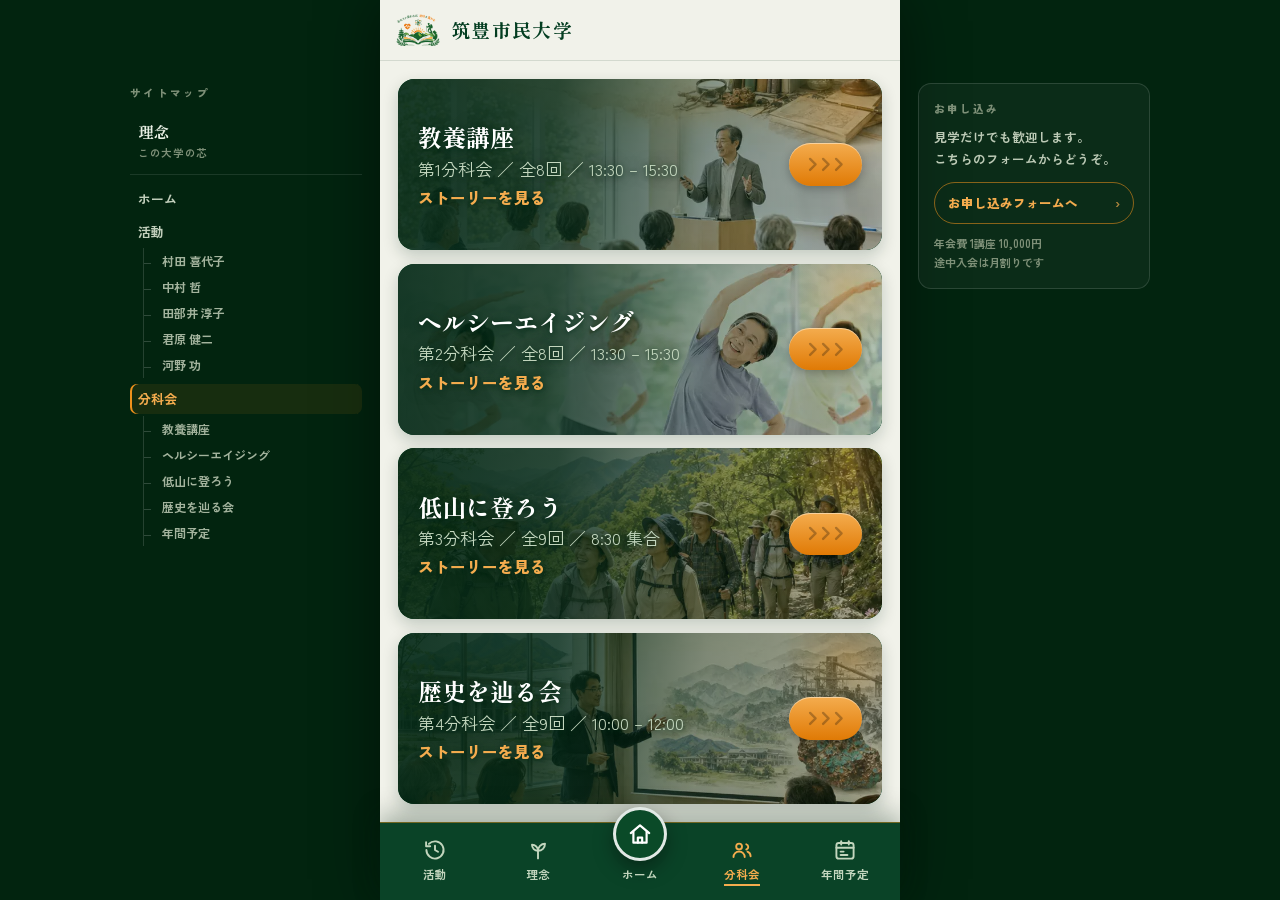
==== bunkakai.html @ 70802ed7 "PC で見たときの、柱の外の両側をつくる 柱は 520px。スマートフォンに合わせた幅なので、PC で開くと左右に地色が 残っていた。そこに二つの帯を置く。幅 940px 以上で、指ではなく矢印で 操" ====
<!DOCTYPE html>
<html lang="ja">
<head>
<meta charset="utf-8">
<meta name="viewport" content="width=device-width, initial-scale=1, viewport-fit=cover">
<title>分科会｜筑豊市民大学</title>
<meta name="description" content="筑豊市民大学の四つの会。教養講座、ヘルシーエイジング、低山に登ろう、歴史を辿る会。見たい会をえらぶと、一年ぶんの日程・内容・講師をストーリーでご覧いただけます。">
<meta name="theme-color" content="#033D20">
<meta name="format-detection" content="telephone=no, date=no, address=no, email=no">
<link rel="canonical" href="https://chikuho-shimin-univ.vercel.app/bunkakai.html">
<meta property="og:type" content="website">
<meta property="og:locale" content="ja_JP">
<meta property="og:site_name" content="筑豊市民大学">
<meta property="og:title" content="分科会｜筑豊市民大学">
<meta property="og:description" content="筑豊市民大学の四つの会。教養講座、ヘルシーエイジング、低山に登ろう、歴史を辿る会。見たい会をえらぶと、一年ぶんの日程・内容・講師をストーリーでご覧いただけます。">
<meta property="og:url" content="https://chikuho-shimin-univ.vercel.app/bunkakai.html">
<!-- X・LINE などに貼ったときの絵。1200x630。中身は真ん中に寄せてあるので、
     正方形に切られる置き場でもロゴが欠けない。透過のままだと黒地で潰れるため、
     紙色を敷いたものを別に用意している（ロゴそのものは透過）。 -->
<meta property="og:image" content="https://chikuho-shimin-univ.vercel.app/og.png">
<meta property="og:image:type" content="image/png">
<meta property="og:image:width" content="1200">
<meta property="og:image:height" content="630">
<meta property="og:image:alt" content="筑豊市民大学のロゴ">
<meta name="twitter:card" content="summary_large_image">
<meta name="twitter:title" content="分科会｜筑豊市民大学">
<meta name="twitter:description" content="筑豊市民大学の四つの会。教養講座、ヘルシーエイジング、低山に登ろう、歴史を辿る会。見たい会をえらぶと、一年ぶんの日程・内容・講師をストーリーでご覧いただけます。">
<meta name="twitter:image" content="https://chikuho-shimin-univ.vercel.app/og.png">
<meta name="twitter:image:alt" content="筑豊市民大学のロゴ">
<!-- ファビコン。データURIで埋め込んではいけない（Googleはクロールできる
     実ファイルのURLしか読まないため、埋め込むと検索結果に出ない）。
     Google は 48 の倍数を薦めているので 48/96/192 を置いてある。 -->
<link rel="icon" href="/favicon.ico" sizes="32x32">
<link rel="icon" type="image/png" sizes="48x48" href="/favicon-48.png">
<link rel="icon" type="image/png" sizes="96x96" href="/favicon-96.png">
<link rel="icon" type="image/png" sizes="192x192" href="/favicon-192.png">
<link rel="apple-touch-icon" href="/apple-touch-icon.png">
<link rel="manifest" href="/site.webmanifest">
<link rel="preconnect" href="https://fonts.googleapis.com">
<link rel="preconnect" href="https://fonts.gstatic.com" crossorigin>
<!-- 書体は Google から取り寄せている。描画待ちに入れると、向こうが遅い回線では
     そのあいだ真っ白になる。media="print" で取り寄せだけ先に始め、届いた時点で
     本文へ適用する。JavaScript が無い環境には noscript の控えを置く。 -->
<link id="webfont" rel="stylesheet" media="print" href="https://fonts.googleapis.com/css2?family=Shippori+Mincho+B1:wght@600;700;800&family=Zen+Kaku+Gothic+New:wght@400;500;700;900&display=swap">
<noscript><link rel="stylesheet" href="https://fonts.googleapis.com/css2?family=Shippori+Mincho+B1:wght@600;700;800&family=Zen+Kaku+Gothic+New:wght@400;500;700;900&display=swap"></noscript>
<link rel="stylesheet" href="css/site.css">
<link rel="stylesheet" href="css/page.css">
<script>
(function () {
  var f = document.getElementById('webfont');
  if (!f) return;
  var on = function () { f.media = 'all'; };
  if (f.sheet) on(); else f.addEventListener('load', on);
})();
</script>
<script src="js/site.js" defer></script>
</head>
<body data-page="bunkakai">
<div class="column">
<a class="skip" href="#main">本文へ移動</a>

<header class="head">
  <a class="head__home" href="index.html" aria-label="ホームへ">
    <img class="head__mark" src="logo-mark.png" alt="" width="44" height="32" decoding="async" fetchpriority="high">
    <span class="head__name">筑豊市民大学</span>
  </a>
</header>

<main class="page" id="main">
  <h1 class="sr">分科会</h1>

  <!-- 前置きは置かない。開いてすぐ、四つのうちどれかを選べる状態にする -->
  <!-- 第1分科会から第4分科会の順。案内文の番号にそろえてある。
       札の地には、ストーリーの1枚目と同じ写真をうっすら敷いて、
       名前を読む前に「どんな会か」が目に入るようにした。

       写真の道筋は先頭のスラッシュを外さないこと。--kai-photo を使うのは
       css/page.css の側で、ブラウザは変数の中の相対パスをその「使った
       スタイルシート」から数える。assets/... と書くと /css/assets/... を
       探しにいって、写真が出ない（実際にそうなった）。 -->
  <nav class="kaiPick" aria-label="四つの会">
    <a class="kaiPick__item" href="kai-kyoyo.html">
      <span class="kaiPick__bg" aria-hidden="true"
            style="--kai-photo:url(/assets/kai/kyoyo-card.webp)"></span>
      <span class="kaiPick__text">
        <span class="kaiPick__name">教養講座</span>
        <span class="kaiPick__when">第1分科会 ／ 全8回 ／ 13:30 – 15:30</span>
        <span class="kaiPick__go">ストーリーを見る</span>
      </span>
      <span class="kaiPick__wave" aria-hidden="true"><svg viewBox="0 0 24 24" aria-hidden="true" focusable="false"><path d="M9 5l7 7-7 7" fill="none" stroke="currentColor" stroke-width="3" stroke-linecap="round" stroke-linejoin="round"/></svg><svg viewBox="0 0 24 24" aria-hidden="true" focusable="false"><path d="M9 5l7 7-7 7" fill="none" stroke="currentColor" stroke-width="3" stroke-linecap="round" stroke-linejoin="round"/></svg><svg viewBox="0 0 24 24" aria-hidden="true" focusable="false"><path d="M9 5l7 7-7 7" fill="none" stroke="currentColor" stroke-width="3" stroke-linecap="round" stroke-linejoin="round"/></svg></span>
    </a>
    <a class="kaiPick__item" href="kai-healthy.html">
      <span class="kaiPick__bg" aria-hidden="true"
            style="--kai-photo:url(/assets/kai/healthy-card.webp)"></span>
      <span class="kaiPick__text">
        <span class="kaiPick__name">ヘルシーエイジング</span>
        <span class="kaiPick__when">第2分科会 ／ 全8回 ／ 13:30 – 15:30</span>
        <span class="kaiPick__go">ストーリーを見る</span>
      </span>
      <span class="kaiPick__wave" aria-hidden="true"><svg viewBox="0 0 24 24" aria-hidden="true" focusable="false"><path d="M9 5l7 7-7 7" fill="none" stroke="currentColor" stroke-width="3" stroke-linecap="round" stroke-linejoin="round"/></svg><svg viewBox="0 0 24 24" aria-hidden="true" focusable="false"><path d="M9 5l7 7-7 7" fill="none" stroke="currentColor" stroke-width="3" stroke-linecap="round" stroke-linejoin="round"/></svg><svg viewBox="0 0 24 24" aria-hidden="true" focusable="false"><path d="M9 5l7 7-7 7" fill="none" stroke="currentColor" stroke-width="3" stroke-linecap="round" stroke-linejoin="round"/></svg></span>
    </a>
    <a class="kaiPick__item" href="kai-teizan.html">
      <span class="kaiPick__bg" aria-hidden="true"
            style="--kai-photo:url(/assets/kai/teizan-card.webp)"></span>
      <span class="kaiPick__text">
        <span class="kaiPick__name">低山に登ろう</span>
        <span class="kaiPick__when">第3分科会 ／ 全9回 ／ 8:30 集合</span>
        <span class="kaiPick__go">ストーリーを見る</span>
      </span>
      <span class="kaiPick__wave" aria-hidden="true"><svg viewBox="0 0 24 24" aria-hidden="true" focusable="false"><path d="M9 5l7 7-7 7" fill="none" stroke="currentColor" stroke-width="3" stroke-linecap="round" stroke-linejoin="round"/></svg><svg viewBox="0 0 24 24" aria-hidden="true" focusable="false"><path d="M9 5l7 7-7 7" fill="none" stroke="currentColor" stroke-width="3" stroke-linecap="round" stroke-linejoin="round"/></svg><svg viewBox="0 0 24 24" aria-hidden="true" focusable="false"><path d="M9 5l7 7-7 7" fill="none" stroke="currentColor" stroke-width="3" stroke-linecap="round" stroke-linejoin="round"/></svg></span>
    </a>
    <a class="kaiPick__item" href="kai-history.html">
      <span class="kaiPick__bg" aria-hidden="true"
            style="--kai-photo:url(/assets/kai/history-card.webp)"></span>
      <span class="kaiPick__text">
        <span class="kaiPick__name">歴史を辿る会</span>
        <span class="kaiPick__when">第4分科会 ／ 全9回 ／ 10:00 – 12:00</span>
        <span class="kaiPick__go">ストーリーを見る</span>
      </span>
      <span class="kaiPick__wave" aria-hidden="true"><svg viewBox="0 0 24 24" aria-hidden="true" focusable="false"><path d="M9 5l7 7-7 7" fill="none" stroke="currentColor" stroke-width="3" stroke-linecap="round" stroke-linejoin="round"/></svg><svg viewBox="0 0 24 24" aria-hidden="true" focusable="false"><path d="M9 5l7 7-7 7" fill="none" stroke="currentColor" stroke-width="3" stroke-linecap="round" stroke-linejoin="round"/></svg><svg viewBox="0 0 24 24" aria-hidden="true" focusable="false"><path d="M9 5l7 7-7 7" fill="none" stroke="currentColor" stroke-width="3" stroke-linecap="round" stroke-linejoin="round"/></svg></span>
    </a>
  </nav>
</main>
<nav class="nav" aria-label="サイト内メニュー">
  <a class="nav__link" href="katsudo.html"><svg width="24" height="24" viewBox="0 0 24 24" fill="none" stroke="currentColor" stroke-width="1.9" stroke-linecap="round" stroke-linejoin="round" aria-hidden="true"><path d="M3.4 12a8.6 8.6 0 1 0 2.5-6.1"/><path d="M3.1 4.2v4.1h4.1"/><path d="M12 7.7V12l3 1.8"/></svg><span class="nav__label">活動</span></a>
  <a class="nav__link" href="rinen.html"><svg width="24" height="24" viewBox="0 0 24 24" fill="none" stroke="currentColor" stroke-width="1.9" stroke-linecap="round" stroke-linejoin="round" aria-hidden="true"><path d="M12 20.4v-7.6"/><path d="M12 12.8C12 9.4 9.4 6.8 6 6.8c0 3.4 2.6 6 6 6Z"/><path d="M12 12.8c0-4 3-7 7-7 0 4-3 7-7 7Z"/></svg><span class="nav__label">理念</span></a>
  <a class="nav__link nav__link--center" href="index.html"><span class="nav__badge"><svg width="26" height="26" viewBox="0 0 24 24" fill="none" stroke="#ffffff" stroke-width="2" stroke-linecap="round" stroke-linejoin="round" aria-hidden="true"><path d="M3.5 11.2 12 4l8.5 7.2"/><path d="M5.9 9.7V20h12.2V9.7"/><path d="M10 20v-4.7h4V20"/></svg></span><span class="nav__label">ホーム</span></a>
  <a class="nav__link is-active" href="bunkakai.html" aria-current="page"><svg width="24" height="24" viewBox="0 0 24 24" fill="none" stroke="currentColor" stroke-width="1.9" stroke-linecap="round" stroke-linejoin="round" aria-hidden="true"><circle cx="9.1" cy="8.5" r="2.9"/><path d="M3.5 19.1a5.6 5.6 0 0 1 11.2 0"/><path d="M16.3 6.3a2.7 2.7 0 0 1 0 5.2"/><path d="M17.5 13.7a5 5 0 0 1 3.1 4.6"/></svg><span class="nav__label">分科会</span></a>
  <a class="nav__link" href="nenkan.html"><svg width="24" height="24" viewBox="0 0 24 24" fill="none" stroke="currentColor" stroke-width="1.9" stroke-linecap="round" stroke-linejoin="round" aria-hidden="true"><rect x="3.4" y="5" width="17.2" height="15.6" rx="2.4"/><path d="M3.4 9.8h17.2"/><path d="M8.2 3.2v3.4"/><path d="M15.8 3.2v3.4"/><path d="M7.6 13.6h3"/><path d="M7.6 17h6.8"/></svg><span class="nav__label">年間予定</span></a>
</nav>
</div>
<!-- PC で見たときの、柱の外の両側。あくまで添えもの。
     幅の足りない画面では css で出さないようにしてある。
     ヘッダーやタブバーと同じで、9ページすべてに同じものを写している。 -->
<aside class="siteRail siteRail--left" aria-label="サイトマップ">
  <p class="siteRail__cap">サイトマップ</p>
  <nav class="tree">
    <ul class="tree__list">
      <li class="tree__item tree__item--main">
        <a href="rinen.html">理念<em>この大学の芯</em></a>
      </li>
      <li class="tree__item"><a href="index.html">ホーム</a></li>
      <li class="tree__item">
        <a href="katsudo.html">活動</a>
        <ul class="tree__sub">
          <li><a href="katsudo.html#murata">村田 喜代子</a></li>
          <li><a href="katsudo.html#nakamura">中村 哲</a></li>
          <li><a href="katsudo.html#tabei">田部井 淳子</a></li>
          <li><a href="katsudo.html#kimihara">君原 健二</a></li>
          <li><a href="katsudo.html#kawano">河野 功</a></li>
        </ul>
      </li>
      <li class="tree__item">
        <a href="bunkakai.html" aria-current="page">分科会</a>
        <ul class="tree__sub">
          <li><a href="kai-kyoyo.html">教養講座</a></li>
          <li><a href="kai-healthy.html">ヘルシーエイジング</a></li>
          <li><a href="kai-teizan.html">低山に登ろう</a></li>
          <li><a href="kai-history.html">歴史を辿る会</a></li>
          <li><a href="nenkan.html">年間予定</a></li>
        </ul>
      </li>
    </ul>
  </nav>
</aside>

<aside class="siteRail siteRail--right" aria-label="お申し込みと、このページの案内">
  <div class="railJoin">
    <p class="railJoin__cap">お申し込み</p>
    <p class="railJoin__lead">見学だけでも歓迎します。<br>こちらのフォームからどうぞ。</p>
    <a class="railJoin__btn" href="index.html#join">お申し込みフォームへ<span aria-hidden="true">›</span></a>
    <p class="railJoin__note">年会費 1講座 10,000円<br>途中入会は月割りです</p>
  </div>
</aside>
</body>
</html>
---- css/site.css ----
@charset "utf-8";

/* =========================================================================
   筑豊市民大学 — 共通スタイル

   スマートフォンの画面だけを作っている。本文は 520px 幅の縦長の柱を
   基準に組み、PC で開いたときはその柱を画面の中央に置く。
   ここで面倒を見るのは
     1) 色と寸法の決めごと
     2) 上に固定するヘッダー
     3) 下に固定するタブバー
     4) どのページでも使う小さな部品
   の 4 つ。リールとストーリーの見た目は reel.css / story.css にある。
   ========================================================================= */

:root {
  --header-h: 61px;   /* 上に固定するヘッダーの高さ */
  /* 下に固定するタブバーの高さ。iPhone の下端の安全域も含める。
     リールとストーリーはこの値で下を留めるので、実寸とずれると隠れる。 */
  --nav-h: calc(78px + env(safe-area-inset-bottom));
  --column: 520px;    /* 本文の柱の最大幅 */

  /* ロゴから採った色。深緑・緑・オレンジの三色でできている */
  --green-900: #02240F;
  --green-800: #033D20;
  --green-700: #0A4A28;
  --green-600: #1E6B27;
  --green-500: #3D8A2A;
  --orange-500:#E07A05;
  --orange-400:#F0921C;
  --orange-300:#F4AC4E;

  --paper:   #F1F2EA;
  --paper-2: #E7EADF;
  --paper-3: #DCE2D3;

  /* 明るい面の上に置く文字。いちばん明るい地でも WCAG AA を満たす濃さ */
  --ink:   #10200F;   /* 見出しと数字 */
  --ink-2: #2C3D2A;   /* 本文 */
  --ink-3: #4A5A46;   /* 添え書き */
  --ink-4: #56664F;   /* 注記・出典 */

  /* 明るい地の上でオレンジをそのまま置くと読めない。文字として置く用 */
  --gold-ink:  #6B3602;
  --gold-pale: #FAE2BE;

  --card:      rgba(255, 255, 255, .88);
  --card-line: rgba(5, 42, 23, .10);
  --card-lift: 0 6px 18px rgba(5, 42, 23, .12);
  --halo:      0 1px 10px rgba(255, 255, 255, .9);

  /* 写真の上に直接置く文字の縁取り。白だけでは明るい地に溶けるので、
     外側にごく薄い影を重ねて、暗い地でも明るい地でも輪郭が立つようにする */
  --edge: 0 0 4px rgba(255, 255, 255, .95),
          0 1px 2px rgba(4, 36, 20, .45),
          0 0 10px rgba(4, 36, 20, .26);

  /* 会員は 70 代が中心。本文は小さくしない */
  --body-size: 17px;
  --body-lead: 1.95;
}

* { -webkit-tap-highlight-color: transparent; box-sizing: border-box; }

html {
  background: var(--green-900);
  scroll-behavior: smooth;
  -webkit-text-size-adjust: 100%;
}

body {
  margin: 0;
  font-family: 'Zen Kaku Gothic New', 'Noto Sans JP', system-ui, sans-serif;
  font-size: var(--body-size);
  line-height: var(--body-lead);
  color: var(--ink-2);
  background: var(--green-900);
  -webkit-font-smoothing: antialiased;
}

h1, h2, h3 { font-family: 'Shippori Mincho B1', serif; line-height: 1.45; margin: 0; }
p { margin: 0; }
img { max-width: 100%; }
a { color: var(--gold-ink); }

/* 柱。ここから外は PC で見たときの余白になる */
.column {
  max-width: var(--column);
  margin: 0 auto;
  background: var(--paper);
  min-height: 100vh;
  min-height: 100dvh;
  box-shadow: 0 0 60px rgba(0, 0, 0, .45);
  position: relative;
}

/* 読み上げ用に置くが、目には見せない */
.sr { position: absolute; width: 1px; height: 1px; margin: -1px; padding: 0;
      overflow: hidden; clip: rect(0 0 0 0); white-space: nowrap; border: 0; }

.skip { position: absolute; left: -9999px; z-index: 200; }
.skip:focus { left: 16px; top: 12px; background: #fff; color: var(--green-800);
              padding: 12px 18px; border-radius: 6px; font-weight: 700; }

:focus-visible { outline: 3px solid var(--orange-400); outline-offset: 3px; }

/* =========================================================================
   ヘッダー — ロゴと団体名だけ
   ========================================================================= */

.head {
  position: fixed;
  top: 0;
  left: 50%;
  transform: translateX(-50%);
  width: 100%;
  max-width: var(--column);
  height: var(--header-h);
  z-index: 90;
  display: flex;
  align-items: center;
  gap: 11px;
  padding: 0 16px;
  background: rgba(241, 242, 234, .95);
  -webkit-backdrop-filter: blur(10px);
  backdrop-filter: blur(10px);
  border-bottom: 1px solid rgba(5, 42, 23, .12);
}

.head__home { display: flex; align-items: center; gap: 11px; text-decoration: none; min-width: 0; }
.head__mark { width: 44px; height: auto; flex: none; }
.head__name {
  font-family: 'Shippori Mincho B1', serif;
  font-weight: 800;
  font-size: 19px;
  letter-spacing: .07em;
  color: var(--green-800);
  white-space: nowrap;
}

/* ヘッダーは固定なので、本文の頭をその分だけ下げる */
.page { padding-top: var(--header-h); padding-bottom: var(--nav-h); }

/* =========================================================================
   タブバー — 活動 / 理念 / ホーム / 分科会 / 年間予定
   ========================================================================= */

.nav {
  position: fixed;
  bottom: 0;
  left: 50%;
  transform: translateX(-50%);
  width: 100%;
  max-width: var(--column);
  z-index: 95;
  display: grid;
  grid-template-columns: repeat(5, 1fr);
  align-items: end;
  padding: 10px 4px calc(10px + env(safe-area-inset-bottom));
  background: rgba(3, 61, 32, .97);
  -webkit-backdrop-filter: blur(10px);
  backdrop-filter: blur(10px);
  border-top: 1px solid rgba(240, 146, 28, .45);
  box-shadow: 0 -8px 26px rgba(2, 36, 15, .34);
}

.nav__link {
  display: flex;
  flex-direction: column;
  align-items: center;
  gap: 5px;
  padding: 4px 2px;
  border-radius: 12px;
  text-decoration: none;
  color: #C3D6BE;
  font-size: 11.5px;
  font-weight: 700;
  line-height: 1.3;
  text-align: center;
  background-color: transparent;
  touch-action: manipulation;
  /* ここは「離したあと」の戻り方。押した瞬間は下で 0s に上書きする */
  transition: transform .26s cubic-bezier(.2, .8, .3, 1),
              background-color .3s ease, color .2s ease;
}

.nav__link svg { flex: none; }
/* 現在地の下線は、色だけを付け外しする。線そのものを出し入れすると、
   そのぶんバーの高さがページごとに変わってしまう。 */
.nav__label { white-space: nowrap; border-bottom: 2px solid transparent; padding-bottom: 2px; }

.nav__link.is-active { color: var(--orange-300); }
.nav__link.is-active .nav__label { border-bottom-color: var(--orange-300); }

/* 押した手応え。押した瞬間は間を置かずに沈ませ、離したあとだけ戻す。
   is-pressed は site.js が付け外しする（iOS の Safari は <a> の :active が
   効かないことがあるため、CSS だけに頼らない）。 */
.nav__link.is-pressed, .nav__link:active {
  transform: scale(.92);
  background-color: rgba(255, 255, 255, .14);
  transition-duration: 0s;
}

@media (hover: hover) {
  .nav__link:hover { color: #fff; background-color: rgba(255, 255, 255, .08); }
  .nav__link.is-active:hover { color: var(--orange-300); }
}

/* 中央のホームだけ一段せり上げる */
.nav__link--center { margin-top: -30px; gap: 6px; }
.nav__badge {
  display: inline-flex;
  align-items: center;
  justify-content: center;
  width: 54px;
  height: 54px;
  border-radius: 50%;
  background: var(--green-700);
  border: 3px solid rgba(255, 255, 255, .88);
  box-shadow: 0 8px 20px rgba(0, 0, 0, .38);
  transition: transform .26s cubic-bezier(.2, .8, .3, 1), box-shadow .26s ease, background .3s ease;
}
.nav__link--center.is-active .nav__badge {
  background: linear-gradient(160deg, var(--orange-400), var(--orange-500));
}
.nav__link--center.is-active .nav__label { border-bottom-color: transparent; }
/* 中央だけは丸ごと縮めず、円が沈み込むように見せる */
.nav__link--center.is-pressed, .nav__link--center:active {
  transform: none; background-color: transparent;
}
.nav__link--center.is-pressed .nav__badge, .nav__link--center:active .nav__badge {
  transform: translateY(3px) scale(.94);
  box-shadow: 0 2px 6px rgba(0, 0, 0, .42);
  transition-duration: 0s;
}

@media (max-width: 359px) { .nav__link { font-size: 10.5px; } }

/* =========================================================================
   どのページでも使う小さな部品
   ========================================================================= */

.btn {
  display: inline-flex;
  align-items: center;
  justify-content: center;
  gap: 8px;
  min-height: 54px;
  padding: 14px 26px;
  border: 0;
  border-radius: 999px;
  font: inherit;
  font-weight: 800;
  text-decoration: none;
  cursor: pointer;
  transition: transform .16s ease, background .2s ease;
}
.btn--primary { background: var(--green-800); color: #fff; }
.btn--primary:hover, .btn--primary:focus-visible { background: var(--green-600); transform: translateY(-2px); }
.btn--orange { background: var(--orange-500); color: #fff; }
.btn--orange:hover, .btn--orange:focus-visible { background: var(--orange-400); transform: translateY(-2px); }

@media (prefers-reduced-motion: reduce) {
  html { scroll-behavior: auto; }
  * { animation-duration: .001ms !important; animation-iteration-count: 1 !important;
      transition-duration: .001ms !important; }
}

/* =========================================================================
   PC で見たときの、柱の外の両側
   =========================================================================
   柱（520px）は指で持つ端末に合わせた幅なので、PC では左右に地色が残る。
   そこを埋めるが、**あくまで添えもの**。真ん中の柱より目立たせない。

     ・地は暗い深緑のまま。パネルで塗りつぶさない
     ・字は小さく、色は落とす（柱の中は 17px、ここは 13px）
     ・押しどころは輪郭だけ。面で塗るのは柱の中だけにする

   例外は案内（.railGuide）。そのページの動かし方を伝えるもので、
   知らないと気づけない。あるときは右の帯のいちばん上に置き、
   琥珀色をつけて、この両側でただ一つ目立つものにする。

   幅が足りない画面では出さない。指で送れるので要らない。
   ========================================================================= */

.siteRail {
  position: fixed;
  top: calc(var(--header-h) + 22px);
  bottom: 22px;
  z-index: 30;
  display: none;
  /* 柱との間を空けたうえで、余った幅に合わせて伸び縮みさせる */
  width: clamp(168px, calc((100vw - var(--column)) / 2 - 32px), 232px);
  overflow-y: auto;
  overscroll-behavior: contain;
  scrollbar-width: none;
  font-family: 'Zen Kaku Gothic New', 'Noto Sans JP', system-ui, sans-serif;
}
.siteRail::-webkit-scrollbar { display: none; }

.siteRail--left  { left: 50%; transform: translateX(-100%); margin-left: calc(var(--column) / -2 - 18px); }
.siteRail--right { left: 50%; margin-left: calc(var(--column) / 2 + 18px); }

@media (min-width: 940px) and (pointer: fine) {
  .siteRail { display: block; }
}

/* 見出し。小さく、字を離して、添えものらしく */
.siteRail__cap {
  margin: 0 0 12px;
  font-size: 10.5px;
  font-weight: 800;
  letter-spacing: .22em;
  color: #7E9078;
}

/* --- 左：サイトマップ ---------------------------------------------------- */

.tree__list, .tree__sub { list-style: none; margin: 0; padding: 0; }

.tree__list > li + li { margin-top: 3px; }

.tree a {
  display: block;
  padding: 5px 8px;
  border-radius: 7px;
  font-size: 13px;
  font-weight: 700;
  line-height: 1.5;
  color: #C2CFBC;
  text-decoration: none;
  transition: color .2s ease, background-color .2s ease;
}
.tree a:hover { color: #F4AC4E; background: rgba(255, 255, 255, .06); }

/* いま見ているところ。塗らずに、左の一本線と色だけで示す */
.tree a[aria-current] {
  color: #F4AC4E;
  box-shadow: inset 2px 0 0 var(--orange-400);
  background: rgba(240, 146, 28, .09);
}

/* 理念はこの大学の芯。ここだけ明朝で、ひとまわり大きく */
.tree__item--main > a {
  font-family: 'Shippori Mincho B1', serif;
  font-size: 15.5px;
  font-weight: 800;
  color: #E8EFE4;
}
.tree__item--main > a em {
  display: block;
  font-style: normal;
  font-family: 'Zen Kaku Gothic New', sans-serif;
  font-size: 10.5px;
  font-weight: 700;
  letter-spacing: .06em;
  color: #7E9078;
  margin-top: 1px;
}
.tree__item--main { margin-bottom: 9px; padding-bottom: 9px; border-bottom: 1px solid rgba(255, 255, 255, .10); }

/* 枝。縦の一本線と、項目ごとの短い横線で木に見せる */
.tree__sub { margin: 2px 0 6px 13px; padding-left: 11px; border-left: 1px solid rgba(255, 255, 255, .14); }
.tree__sub li { position: relative; }
.tree__sub li::before {
  content: '';
  position: absolute;
  left: -11px;
  top: 15px;
  width: 7px;
  height: 1px;
  background: rgba(255, 255, 255, .18);
}
.tree__sub a { font-size: 12px; font-weight: 600; color: #A3B39D; padding: 4px 7px; }

/* --- 右：案内とお申し込み ------------------------------------------------ */

/* 案内。両側でただ一つ、色をつけて目立たせるもの */
.railGuide {
  margin-bottom: 16px;
  padding: 13px 14px 14px;
  border-radius: 13px;
  background: rgba(240, 146, 28, .13);
  border: 1px solid rgba(240, 146, 28, .42);
  box-shadow: 0 4px 18px rgba(0, 0, 0, .28);
  text-align: center;
}
.railGuide__cap {
  margin: 0 0 9px;
  font-size: 10.5px;
  font-weight: 800;
  letter-spacing: .16em;
  color: var(--orange-300);
}
.railGuide__btns { display: flex; justify-content: center; gap: 9px; }
.railGuide__btn {
  width: 42px;
  height: 42px;
  border-radius: 50%;
  border: 1px solid rgba(240, 146, 28, .5);
  background: rgba(4, 36, 20, .55);
  color: var(--orange-400);
  display: grid;
  place-items: center;
  cursor: pointer;
  transition: transform .2s cubic-bezier(.2, .8, .3, 1), background-color .25s ease;
}
.railGuide__btn svg { width: 20px; height: 20px; }
.railGuide__btn:hover { background: rgba(240, 146, 28, .26); }
.railGuide__btn:active { transform: scale(.9); transition-duration: 0s; }
.railGuide__text {
  margin: 9px 0 0;
  font-size: 11px;
  font-weight: 700;
  line-height: 1.65;
  color: #E4D2B4;
}

/* お申し込み。常に出すが、面では塗らない。輪郭だけの押しどころにして、
   柱の中の「お申し込みはこちらから」（深緑で塗った帯）より一段引く */
.railJoin {
  padding: 15px 15px 16px;
  border-radius: 13px;
  border: 1px solid rgba(255, 255, 255, .13);
  background: rgba(255, 255, 255, .04);
}
.railJoin__cap {
  margin: 0 0 7px;
  font-size: 10.5px;
  font-weight: 800;
  letter-spacing: .18em;
  color: #7E9078;
}
.railJoin__lead {
  margin: 0 0 12px;
  font-size: 12.5px;
  font-weight: 600;
  line-height: 1.75;
  color: #BCCAB6;
}
.railJoin__btn {
  display: flex;
  align-items: center;
  justify-content: space-between;
  gap: 8px;
  min-height: 42px;
  padding: 9px 13px;
  border-radius: 999px;
  border: 1px solid rgba(240, 146, 28, .55);
  color: var(--orange-300);
  font-size: 12.5px;
  font-weight: 800;
  line-height: 1.4;
  text-decoration: none;
  transition: background-color .25s ease, color .25s ease;
}
.railJoin__btn span { opacity: .7; }
.railJoin__btn:hover { background: rgba(240, 146, 28, .16); color: var(--orange-300); }
.railJoin__note {
  margin: 10px 0 0;
  font-size: 11px;
  font-weight: 600;
  line-height: 1.7;
  color: #7E9078;
}

@media (prefers-reduced-motion: reduce) {
  .siteRail * { transition: none !important; }
}
---- css/page.css ----
@charset "utf-8";

/* =========================================================================
   ホーム・理念・分科会の選び口・年間予定 — 縦に読むページの見た目
   本文は 17px / 行間 1.95。会員は 70 代が中心なので、ここは縮めない。
   ========================================================================= */

.page { background: var(--paper); }

/* ヘッダーは上に固定してある。# で飛んだときに見出しがその下へ潜らないよう、
   固定ぶんの高さだけ手前で止める。 */
.page section[id] { scroll-margin-top: calc(var(--header-h) + 16px); }

/* --- 見出しまわりの共通部品 -------------------------------------------- */

.sect { padding: 44px 22px; border-top: 1px solid rgba(5, 42, 23, .10); }
.sect__eyebrow {
  font-size: 12.5px; font-weight: 700; letter-spacing: .22em;
  color: var(--green-600); margin-bottom: 10px;
}
.sect__h { font-size: 27px; font-weight: 800; color: var(--green-800); margin-bottom: 18px; text-wrap: pretty; }
.sect__text { color: var(--ink-2); }
.sect__note { margin-top: 14px; font-size: 14px; line-height: 1.8; color: var(--ink-4); }
.sect__btn { width: 100%; margin-top: 24px; }

.sect--tint { background: var(--paper-2); }
.sect--dark { background: var(--green-800); border-top: 0; }
.sect--dark .sect__eyebrow { color: var(--orange-300); }
.sect--dark .sect__h { color: #fff; }
.sect--dark .sect__text { color: #D6E3D2; }

/* --- 1. 冒頭 ----------------------------------------------------------- */

.hero { padding: 34px 22px 38px; background:
  radial-gradient(120% 70% at 100% 0%, rgba(61, 138, 42, .13) 0%, rgba(61, 138, 42, 0) 62%), var(--paper); }
.hero__eyebrow {
  font-size: 12.5px; font-weight: 700; letter-spacing: .18em;
  color: var(--green-600); margin-bottom: 16px;
}
.hero__lead {
  font-family: 'Shippori Mincho B1', serif; font-weight: 700;
  /* 390px の画面で「いくつになっても学びたい人が、」が 1 行に収まる大きさ。
     ここを上げると折り返しが「学びたい／人が、」と割れる */
  font-size: clamp(19px, 5.1vw, 24px); line-height: 1.75; color: var(--green-800);
  letter-spacing: .02em; margin-bottom: 18px; text-wrap: pretty;
}
.hero__body { color: var(--ink-2); }

/* --- 2. 掲げている言葉 --------------------------------------------------
   縦書きだと 1 行に入る字数が画面の高さで決まってしまい、字を小さく
   せざるを得なかった。横書きにして、そのぶん字を大きくしている。 */

.creed {
  position: relative; overflow: hidden;
  padding: 46px 22px 40px;
  background: linear-gradient(165deg, var(--green-800) 0%, var(--green-900) 100%);
  color: #fff;
}
.creed__mark {
  position: absolute; right: -46px; top: -26px; width: 232px;
  opacity: .09; pointer-events: none;
}
.creed__line {
  position: relative;
  font-family: 'Shippori Mincho B1', serif; font-weight: 800;
  line-height: 1.34; letter-spacing: .04em;
  /* 画面の幅に合わせて伸び縮みさせる。520px の柱では 40px あたりで止まる */
  font-size: clamp(30px, 8.6vw, 42px);
}
.creed__line--2 { color: var(--orange-300); }
.creed__line--2::after {
  content: ''; display: block; width: 74px; height: 4px; margin-top: 14px;
  background: var(--orange-400); border-radius: 2px;
}
.creed__note {
  position: relative; margin-top: 22px;
  font-size: 14.5px; line-height: 1.9; color: #BCD2B7;
}
.creed__more {
  position: relative; display: inline-flex; align-items: center; gap: 6px;
  margin-top: 20px; padding: 12px 0;
  color: var(--orange-300); font-weight: 700; text-decoration: none;
}

/* --- 3. 三つの数字 ------------------------------------------------------ */

.facts { display: grid; grid-template-columns: repeat(3, 1fr); background: var(--paper-2); }
.fact { padding: 22px 10px; text-align: center; border-right: 1px solid rgba(5, 42, 23, .10); }
.fact:last-child { border-right: 0; }
.fact b {
  display: block; font-family: 'Shippori Mincho B1', serif; font-weight: 800;
  font-size: 34px; line-height: 1.1; color: var(--green-800);
}
.fact b i { font-style: normal; font-size: 16px; }
.fact span { display: block; margin-top: 6px; font-size: 12.5px; line-height: 1.6; color: var(--ink-3); }

/* --- 4. ひと月の暦 ------------------------------------------------------ */

.cal { list-style: none; margin: 0; padding: 0; display: grid; gap: 14px; }
.cal__day {
  background: #fff; border: 1px solid var(--card-line); border-radius: 14px;
  padding: 16px 16px 6px; box-shadow: var(--card-lift);
}
.cal__when {
  display: inline-block; padding: 4px 12px; border-radius: 999px;
  background: var(--green-800); color: #fff;
  font-size: 13px; font-weight: 700; letter-spacing: .08em;
}
.cal__items { margin-top: 6px; }
.cal__item {
  display: flex; flex-direction: column; gap: 2px;
  padding: 12px 2px; text-decoration: none;
  border-bottom: 1px dashed rgba(5, 42, 23, .14);
}
.cal__item:last-child { border-bottom: 0; }
.cal__time { font-size: 13.5px; font-weight: 700; letter-spacing: .04em; color: var(--gold-ink); }
.cal__name { font-family: 'Shippori Mincho B1', serif; font-weight: 700; font-size: 20px; color: var(--green-800); }
.cal__item::after {
  content: 'くわしく ›'; align-self: flex-end; margin-top: -22px;
  font-size: 12.5px; font-weight: 700; color: var(--green-600);
}

/* --- 6. 会場 ------------------------------------------------------------ */

.map {
  margin-top: 20px; border-radius: 14px; overflow: hidden;
  border: 1px solid var(--card-line); background: var(--paper-2);
  aspect-ratio: 4 / 3;
}
.map iframe { display: block; width: 100%; height: 100%; border: 0; }
.map__link, .embed__link {
  display: inline-flex; align-items: center; gap: 6px; margin-top: 14px; padding: 12px 0;
  color: var(--gold-ink); font-weight: 700; text-decoration: none;
}

/* --- 7. 年会費のめやす ------------------------------------------------- */

.fee { list-style: none; margin: 22px 0 0; padding: 0; display: grid; gap: 8px; }
.fee li {
  display: flex; align-items: baseline; justify-content: space-between;
  padding: 12px 18px; border-radius: 12px;
  background: rgba(255, 255, 255, .07); border: 1px solid rgba(255, 255, 255, .20);
}
.fee b { font-size: 18px; font-weight: 800; color: #fff; }
.fee b i { font-style: normal; font-size: 14px; font-weight: 700; margin-left: 3px; }
.fee span { font-family: 'Shippori Mincho B1', serif; font-size: 21px; font-weight: 800; color: var(--orange-300); }
.sect--dark .sect__note { color: #B9CDB4; }

/* --- 8. 申し込みフォーム -----------------------------------------------
   見た目は自前、送り先は Google フォーム。入力欄の name が、そのまま
   Google 側の entry ID になっている（js/home.js の頭書きを参照）。
   会員は 70 代が中心なので、字は 16px を割らず、押すところは 52px 以上。
   ------------------------------------------------------------------- */

.jform { margin-top: 24px; display: grid; gap: 22px; }
/* display を指定したものは、hidden 属性だけでは消えない（display の指定が
   ブラウザ既定の [hidden]{display:none} に勝つ）。明示して消す。 */
.jform[hidden] { display: none; }

.jf { border: 0; margin: 0; padding: 0; display: grid; gap: 8px; }

.jf__label {
  display: flex; align-items: center; gap: 8px; padding: 0;
  font-size: 16px; font-weight: 800; color: var(--green-800); line-height: 1.6;
}
.jf__req {
  flex: none; padding: 2px 8px; border-radius: 4px;
  background: var(--orange-500); color: #fff;
  font-size: 12.5px; font-weight: 800; letter-spacing: .04em;
}

.jf__in {
  width: 100%; min-height: 54px; padding: 14px 16px;
  border: 1.5px solid rgba(5, 42, 23, .26); border-radius: 10px;
  background: #fff; color: var(--ink);
  font-family: inherit; font-size: 16px; line-height: 1.6;
  /* iOS は 16px 未満の入力欄に触れると画面ごと拡大する。16px は割らない */
}
.jf__in::placeholder { color: #8C9A88; }
.jf__in:focus { outline: 3px solid var(--orange-400); outline-offset: 2px; border-color: var(--green-600); }
.jf__in[aria-invalid="true"] { border-color: #B3261E; background: #FFF7F6; }

.jf__hint { font-size: 14.5px; line-height: 1.75; color: var(--ink-3); }
.jf__err { font-size: 15px; font-weight: 700; line-height: 1.7; color: #B3261E; }
.jf__err::before { content: '⚠ '; }

/* 生年月日。iPhone では下からせり上がるルーレットになる */
.jf__date { display: grid; grid-template-columns: 1.35fr 1fr 1fr; gap: 8px; }
.jf__sel { position: relative; display: flex; align-items: center; }
.jf__sel select {
  width: 100%; min-height: 54px; padding: 14px 30px 14px 14px;
  border: 1.5px solid rgba(5, 42, 23, .26); border-radius: 10px;
  background: #fff; color: var(--ink);
  font-family: inherit; font-size: 16px; font-weight: 700;
  appearance: none; -webkit-appearance: none;
}
.jf__sel i {
  position: absolute; right: 12px; pointer-events: none;
  font-style: normal; font-size: 14px; font-weight: 700; color: var(--ink-3);
}
.jf__sel select:focus { outline: 3px solid var(--orange-400); outline-offset: 2px; }

.jf__picks { display: grid; gap: 10px; }

/* えらぶ札。明るい地の上なので、濃い字で置く */
.pick {
  position: relative;
  display: flex; align-items: center; gap: 14px;
  min-height: 64px; padding: 12px 16px; cursor: pointer;
  background: #fff; border: 1.5px solid rgba(5, 42, 23, .22); border-radius: 12px;
  transition: background .2s ease, border-color .2s ease;
}
.pick input { position: absolute; opacity: 0; width: 0; height: 0; }
.pick__box {
  flex: none; width: 26px; height: 26px; border-radius: 7px;
  border: 2px solid rgba(5, 42, 23, .4); background: #fff;
  display: grid; place-items: center;
  transition: background .18s ease, border-color .18s ease;
}
.pick__box::after {
  content: ''; width: 13px; height: 7px; border: 0 solid #fff;
  border-left-width: 2.6px; border-bottom-width: 2.6px;
  transform: rotate(-45deg) scale(.4); opacity: 0;
  transition: transform .18s ease, opacity .18s ease;
}
.pick__text b { display: block; font-size: 18px; font-weight: 800; color: var(--green-800); line-height: 1.5; }
.pick__text em { display: block; font-style: normal; font-size: 14px; color: var(--ink-3); }

.pick:has(input:checked), .pick.is-on { background: #FFF3E2; border-color: var(--orange-500); }
.pick:has(input:checked) .pick__box, .pick.is-on .pick__box { background: var(--orange-500); border-color: var(--orange-500); }
.pick:has(input:checked) .pick__box::after, .pick.is-on .pick__box::after { transform: rotate(-45deg) scale(1); opacity: 1; }
.pick input:focus-visible + .pick__box { outline: 3px solid var(--orange-400); outline-offset: 3px; }

/* 年会費。画面に出るだけで、書き換えはできない */
.jfee {
  display: block; padding: 18px 20px; border-radius: 12px; text-align: center;
  background: var(--green-800); color: #fff;
}
.jfee__yen {
  display: block; font-family: 'Shippori Mincho B1', serif;
  font-weight: 800; font-size: 40px; line-height: 1.2;
}
.jfee__note { display: block; margin-top: 4px; font-size: 15px; line-height: 1.7; color: #C8DAC4; }

/* 確認事項 */
.jagree {
  /* 中の input は目に見せないが、キーボードでは触れる。position: relative を
     置かないと、絶対配置の起点が柱まで飛んで、焦点が当たったときに画面が動く */
  position: relative;
  display: flex; align-items: flex-start; gap: 14px; cursor: pointer;
  padding: 16px; border-radius: 12px;
  background: var(--paper-2); border: 1.5px solid rgba(5, 42, 23, .22);
}
.jagree input { position: absolute; opacity: 0; width: 0; height: 0; }
.jagree__box {
  flex: none; margin-top: 2px; width: 28px; height: 28px; border-radius: 7px;
  border: 2px solid rgba(5, 42, 23, .45); background: #fff;
  display: grid; place-items: center;
}
.jagree__box::after {
  content: ''; width: 14px; height: 8px; border: 0 solid #fff;
  border-left-width: 2.8px; border-bottom-width: 2.8px;
  transform: rotate(-45deg) scale(.4); opacity: 0;
  transition: transform .18s ease, opacity .18s ease;
}
.jagree__text { font-size: 16px; line-height: 1.85; color: var(--ink-2); }
.jagree__text .jf__req { display: inline-block; margin-left: 6px; vertical-align: 2px; }
.jagree:has(input:checked) { background: #FFF3E2; border-color: var(--orange-500); }
.jagree:has(input:checked) .jagree__box { background: var(--orange-500); border-color: var(--orange-500); }
.jagree:has(input:checked) .jagree__box::after { transform: rotate(-45deg) scale(1); opacity: 1; }
.jagree input:focus-visible + .jagree__box { outline: 3px solid var(--orange-400); outline-offset: 3px; }

.jform__alert {
  padding: 14px 16px; border-radius: 10px;
  background: #FFF1F0; border: 1.5px solid #B3261E;
  font-size: 16px; font-weight: 700; line-height: 1.75; color: #8C1D18;
}
.jform__send { width: 100%; min-height: 60px; font-size: 18px; }
.jform__send[disabled] { opacity: .6; }

/* 送信の受け皿。見せない */

/* 受け付けたあと */
.jdone {
  margin-top: 24px; padding: 26px 22px; border-radius: 16px;
  background: var(--green-800); color: #fff;
}
.jdone__h {
  font-family: 'Shippori Mincho B1', serif; font-weight: 800;
  font-size: 24px; line-height: 1.5; margin-bottom: 12px;
}
.jdone__text { font-size: 16px; line-height: 1.95; color: #D6E3D2; }
.jdone__text a { color: var(--orange-300); font-weight: 700; }

.foot {
  padding: 30px 22px calc(28px + env(safe-area-inset-bottom));
  text-align: center; font-size: 13px; color: var(--ink-4);
  background: var(--paper-2); border-top: 1px solid rgba(5, 42, 23, .10);
}

/* =========================================================================
   理念
   ========================================================================= */

.rinen { padding: 40px 22px 46px; }
.rinen__cascade { margin-bottom: 34px; }
.rinen__cascade p {
  font-family: 'Shippori Mincho B1', serif; font-weight: 700;
  color: var(--green-800); line-height: 1.7; letter-spacing: .03em; margin-bottom: .3em;
}
.rinen__cascade p:nth-child(1) { font-size: clamp(21px, 5.4vw, 26px); }
.rinen__cascade p:nth-child(2) { font-size: clamp(23px, 6.0vw, 29px); padding-left: .7em; }
.rinen__cascade p:nth-child(3) { font-size: clamp(25px, 6.6vw, 32px); padding-left: 1.4em; }
.rinen__cascade b { font-weight: 700; color: var(--gold-ink); }

.rinen__pillar {
  font-family: 'Shippori Mincho B1', serif; font-size: 19px; line-height: 2;
  color: var(--ink); border-left: 4px solid var(--orange-500);
  padding: 4px 0 4px 18px; margin-bottom: 32px;
}
.rinen__body p { margin-bottom: 1.5em; color: var(--ink-2); }
.rinen__body p:last-child { margin-bottom: 0; color: var(--ink); }
.rinen__sign {
  margin-top: 34px; padding-top: 20px; border-top: 1px solid rgba(5, 42, 23, .14);
  font-size: 14px; letter-spacing: .16em; color: var(--green-600);
}

/* =========================================================================
   分科会の選び口

   四つの会が、スクロールなしで 1 画面に収まることを最優先にしている。
   寸法はすべて画面の高さ（vh）に紐づけてあり、低い端末では自動で詰まる。
   ただし下限は決めてあって、それ以上は小さくしない。

   以前は札ごとに横幅いっぱいのボタンを敷いていたが、それだと 1 枚が
   高くなりすぎて 4 枚が入らなかった。押すところは右端にまとめ、
   矢印が左から右へ流れる動きで「進める」ことを示す。
   ========================================================================= */

.kaiPick {
  /* ヘッダーとタブバーを引いた残り、ちょうどに収める */
  height: calc(100vh - var(--header-h) - var(--nav-h));
  height: calc(100dvh - var(--header-h) - var(--nav-h));
  box-sizing: border-box;
  display: flex;
  flex-direction: column;
  gap: clamp(9px, 1.5vh, 14px);
  padding: clamp(12px, 2vh, 20px) 18px;
  overflow: hidden;
}

.kaiPick__item {
  /* 余った高さを 4 枚で分け合う。どの画面でもちょうど 1 画面に収まる */
  flex: 1 1 0;
  min-height: 0;
  position: relative;
  overflow: hidden;
  display: grid;
  grid-template-columns: 1fr auto;
  align-items: center;
  gap: 12px;
  padding: clamp(11px, 1.9vh, 18px) clamp(14px, 4vw, 20px);
  border-radius: 16px;
  text-decoration: none;
  color: #fff;
  background: var(--green-800);
  box-shadow: 0 6px 16px rgba(5, 42, 23, .20);
  touch-action: manipulation;
  transition: transform .26s cubic-bezier(.2, .8, .3, 1), box-shadow .26s ease;
}
.kaiPick__item.is-pressed, .kaiPick__item:active {
  transform: scale(.975);
  box-shadow: 0 2px 8px rgba(5, 42, 23, .24);
  transition-duration: 0s;
}
.kaiPick__item::after {
  content: ''; position: absolute; right: -30px; top: -40px;
  width: 130px; height: 130px; border-radius: 50%;
  background: radial-gradient(circle, rgba(240, 146, 28, .26), transparent 68%);
  pointer-events: none;
}

/* 札の地に敷く、ストーリー1枚目と同じ写真。
   名前を読む前に「どんな会か」が目に入るようにするためのもの。
   写真そのものは薄くしない。薄くすると白い字が写真の明るいところに
   沈む。かわりに深緑の幕を重ねて落とし、文字が乗る左側をとりわけ濃く
   してある。会員は70代が中心なので、絵より字の読みやすさを先に取る。 */
.kaiPick__bg {
  position: absolute;
  inset: 0;
  z-index: 0;
  border-radius: inherit;
  background-image:
    linear-gradient(96deg,
      rgba(5, 42, 23, .93) 0%,
      rgba(5, 42, 23, .84) 32%,
      rgba(5, 42, 23, .46) 62%,
      rgba(5, 42, 23, .26) 100%),
    var(--kai-photo);
  background-size: cover, cover;
  background-position: center, 50% 50%;
  background-repeat: no-repeat, no-repeat;
  pointer-events: none;
}

/* 字と矢印は、写真より前に置く */
.kaiPick__text, .kaiPick__wave { z-index: 1; }

/* 押したときだけ、写真をすこし明るくする */
.kaiPick__item.is-pressed .kaiPick__bg, .kaiPick__item:active .kaiPick__bg {
  background-image:
    linear-gradient(96deg,
      rgba(5, 42, 23, .86) 0%,
      rgba(5, 42, 23, .74) 32%,
      rgba(5, 42, 23, .34) 62%,
      rgba(5, 42, 23, .16) 100%),
    var(--kai-photo);
}

/* 写真が届かない・切っている環境でも、これまでどおり深緑の札になる */
@media (prefers-reduced-data: reduce) {
  .kaiPick__bg { background-image: none; }
}

.kaiPick__text {
  position: relative; display: grid; gap: 2px; min-width: 0;
  /* 写真の明るいところに白い字が乗っても沈まないように */
  text-shadow: 0 1px 5px rgba(5, 42, 23, .92), 0 0 16px rgba(5, 42, 23, .62);
}

.kaiPick__name {
  font-family: 'Shippori Mincho B1', serif;
  font-weight: 800;
  font-size: clamp(19px, 2.7vh, 24px);
  line-height: 1.4;
}
.kaiPick__when {
  font-size: clamp(15px, 2vh, 17px);
  line-height: 1.55;
  color: #C3D6BE;
}
.kaiPick__go {
  margin-top: 3px;
  font-size: clamp(14px, 1.8vh, 15.5px);
  font-weight: 800;
  line-height: 1.4;
  color: var(--orange-300);
}
/* とりわけ低い画面では、この一行を落として 4 枚を収める。
   右端の琥珀色と流れる矢印だけでも、押せることは伝わる。 */
@media (max-height: 640px) { .kaiPick__go { display: none; } }

/* 右端。押すところをここにまとめ、矢印を左から右へ順に光らせる */
.kaiPick__wave {
  position: relative;
  flex: none;
  display: flex;
  align-items: center;
  justify-content: center;
  padding: clamp(8px, 1.3vh, 12px) clamp(10px, 2.6vw, 14px);
  border-radius: 999px;
  background: linear-gradient(180deg, var(--orange-300), var(--orange-500));
  color: #21160A;
  box-shadow: 0 3px 10px rgba(0, 0, 0, .26), inset 0 1px 0 rgba(255, 255, 255, .45);
}
.kaiPick__wave svg {
  width: clamp(15px, 2.1vh, 19px);
  height: clamp(15px, 2.1vh, 19px);
  margin-right: -6px;
  opacity: .3;
  animation: kaiWave 1.7s ease-in-out infinite;
}
.kaiPick__wave svg:last-child { margin-right: 0; }
.kaiPick__wave svg:nth-child(2) { animation-delay: .17s; }
.kaiPick__wave svg:nth-child(3) { animation-delay: .34s; }

@keyframes kaiWave {
  0%, 62%, 100% { opacity: .3; transform: translateX(0); }
  31%           { opacity: 1;  transform: translateX(2px); }
}

.kaiPick__item.is-pressed .kaiPick__wave, .kaiPick__item:active .kaiPick__wave {
  transform: translateY(2px);
  box-shadow: 0 1px 4px rgba(0, 0, 0, .28), inset 0 1px 0 rgba(255, 255, 255, .35);
}

/* 動きを減らす設定のときは、流さずに全部見せておく */
@media (prefers-reduced-motion: reduce) {
  .kaiPick__wave svg { opacity: 1; animation: none; }
}

/* =========================================================================
   ストーリーの下の帯
   実際に届く先の無い入力欄は置かず、申し込みフォームへ通す。
   ========================================================================= */

.story__msgGo {
  justify-content: space-between;
  gap: 8px;
  padding-right: 12px;
  text-decoration: none;
  color: var(--green-800);
  font-weight: 800;
  font-size: 14px;
}
.story__msgGo svg { width: 19px; height: 19px; flex: none; }

/* =========================================================================
   年間予定
   スクロールで下から順に、ぽこっと出てくる。
   動きを減らす設定の環境では、最初から出したままにする。
   ========================================================================= */

.year { padding: 30px 0 46px; }

.year__head { padding: 10px 22px 26px; }
.year__title {
  font-family: 'Shippori Mincho B1', serif; font-weight: 800;
  font-size: 30px; color: var(--green-800); line-height: 1.4;
}
.year__sub { margin-top: 10px; color: var(--ink-2); }

.line { position: relative; list-style: none; margin: 0; padding: 0 22px 0 74px; }
/* 背骨。上から下へ一本通す */
.line::before {
  content: ''; position: absolute; left: 40px; top: 6px; bottom: 6px; width: 3px;
  background: linear-gradient(180deg, var(--green-600), var(--orange-400));
  border-radius: 2px; opacity: .3;
}

.mo { position: relative; padding-bottom: 18px; }

.mo__badge {
  position: absolute; left: -54px; top: 4px;
  width: 46px; height: 46px; border-radius: 50%;
  display: grid; place-content: center; text-align: center;
  background: var(--green-800); color: #fff;
  box-shadow: 0 5px 14px rgba(5, 42, 23, .28);
  /* 出てくる前 */
  transform: scale(0);
}
.mo__badge b { font-family: 'Shippori Mincho B1', serif; font-weight: 800; font-size: 19px; line-height: 1; }
.mo__badge span { font-size: 10px; line-height: 1.2; opacity: .8; }

.mo__card {
  background: #fff; border: 1px solid var(--card-line); border-radius: 16px;
  padding: 16px 18px; box-shadow: var(--card-lift);
  /* 出てくる前 */
  opacity: 0; transform: translateY(16px) scale(.94);
}
.mo__what { font-family: 'Shippori Mincho B1', serif; font-weight: 800; font-size: 20px; color: var(--green-800); line-height: 1.5; }
.mo__note { margin-top: 4px; font-size: 14.5px; line-height: 1.85; color: var(--ink-3); }

/* 特別な回は色を変えて目を引く */
.mo--special .mo__badge { background: var(--orange-500); }
.mo--special .mo__card { background: #FFF7EC; border-color: rgba(224, 122, 5, .34); }
.mo--special .mo__what { color: var(--gold-ink); }

/* 出てくる動き。行きすぎてから戻る「ポコッ」を、ばね状の曲線でつくる */
.mo.is-in .mo__badge {
  animation: pop .52s cubic-bezier(.34, 1.56, .64, 1) forwards;
}
.mo.is-in .mo__card {
  animation: rise .58s cubic-bezier(.34, 1.42, .64, 1) .08s forwards;
}

@keyframes pop {
  0%   { transform: scale(0) rotate(-18deg); }
  100% { transform: scale(1) rotate(0); }
}
@keyframes rise {
  0%   { opacity: 0; transform: translateY(16px) scale(.94); }
  100% { opacity: 1; transform: none; }
}

/* 動きを減らす設定のときは、はじめから出しておく */
@media (prefers-reduced-motion: reduce) {
  .mo__badge { transform: none; }
  .mo__card { opacity: 1; transform: none; }
  .mo.is-in .mo__badge, .mo.is-in .mo__card { animation: none; }
}

/* JavaScript が動かないときも読めるようにしておく */
.no-js .mo__badge { transform: none; }
.no-js .mo__card { opacity: 1; transform: none; }

.year__foot {
  margin: 26px 22px 0; padding: 18px 20px;
  background: var(--paper-2); border-radius: 14px;
  font-size: 14.5px; line-height: 1.9; color: var(--ink-3);
}

/* --- 月ごとの中身 --------------------------------------------------------
   分科会は月に3〜4回ある。日付・会・内容を1行にまとめて並べる。
   会員は70代が中心なので、日付は大きめに、会の名前は色の札で見分ける。 */

.mo__list { list-style: none; margin: 12px 0 0; padding: 0; display: grid; gap: 10px; }

.mo__row {
  display: grid;
  grid-template-columns: 46px 1fr;
  gap: 12px;
  align-items: start;
  padding-top: 10px;
  border-top: 1px dashed rgba(10, 61, 32, .16);
}
.mo__list > li:first-child .mo__row { padding-top: 0; border-top: none; }

/* 日付。曜日は紙の予定表と同じで、日曜と祝日は赤、土曜は青 */
.mo__d { display: flex; flex-direction: column; align-items: center; gap: 3px; }
.mo__d b {
  font-family: 'Shippori Mincho B1', serif; font-weight: 800;
  font-size: 23px; line-height: 1; color: var(--green-800);
}
.mo__d em {
  font-style: normal; font-size: 11px; font-weight: 800; line-height: 1;
  color: #fff; background: var(--ink-3); border-radius: 999px; padding: 3px 7px;
}
.mo__d em.is-sun { background: #b4453a; }
.mo__d em.is-sat { background: #2a5b8c; }

.mo__body { display: flex; flex-wrap: wrap; align-items: baseline; gap: 6px 8px; }

/* 会の名前の札。会ごとに色を変えて、ひと目で見分けられるようにする */
.mo__kai {
  padding: 3px 9px; border-radius: 999px;
  font-size: 12px; font-weight: 800; letter-spacing: .02em; white-space: nowrap;
}
.mo__kai--kyoyo   { color: #24486b; background: #e4edf5; border: 1px solid rgba(36, 72, 107, .3); }
.mo__kai--healthy { color: #a2452c; background: #fbe8de; border: 1px solid rgba(162, 69, 44, .3); }
.mo__kai--teizan  { color: #2c5b3a; background: #dff0d8; border: 1px solid rgba(44, 91, 58, .3); }
.mo__kai--history { color: #6b3602; background: #f6e9cf; border: 1px solid rgba(107, 54, 2, .3); }

.mo__t { font-size: 12.5px; font-weight: 700; color: var(--gold-ink); white-space: nowrap; }

.mo__topic {
  flex-basis: 100%;
  font-size: 15px; font-weight: 700; line-height: 1.65; color: var(--ink-2);
}
.mo__topic small { display: block; font-size: 13px; font-weight: 600; color: var(--ink-3); }

/* 開講式・公開講演会・閉講式は、月の頭に大きく置く */
.mo__big {
  margin-top: 10px; padding: 13px 15px;
  background: #fff; border: 1px solid rgba(224, 122, 5, .34); border-radius: 12px;
}
.mo__big p { margin: 0; }
.mo__bigWhen { font-size: 15px; font-weight: 800; color: var(--gold-ink); }
.mo__bigTitle {
  margin-top: 6px; font-family: 'Shippori Mincho B1', serif;
  font-weight: 800; font-size: 17px; line-height: 1.6; color: var(--green-800);
}
.mo__bigWho { margin-top: 6px; font-size: 13.5px; font-weight: 700; line-height: 1.7; color: var(--ink-3); }

/* 各会の詳しい日程へ */
.yearGo { display: grid; gap: 8px; margin: 22px 22px 0; }
.yearGo__btn {
  display: flex; align-items: center; justify-content: space-between; gap: 10px;
  min-height: 48px; padding: 11px 18px; border-radius: 999px;
  background: var(--green-800); color: #fff;
  font-size: 15.5px; font-weight: 800; letter-spacing: .02em; text-decoration: none;
  box-shadow: 0 4px 14px rgba(5, 42, 23, .2);
}
.yearGo__btn span { opacity: .72; font-weight: 700; }
.yearGo__btn:active { transform: translateY(2px); }

/* 暦の下に置く但し書き。日にちは月ごとに変わるので、年間予定へ通す */
.cal__note {
  margin-top: 12px; font-size: 14.5px; line-height: 1.9; color: var(--ink-3);
}
.cal__note a { font-weight: 800; color: var(--green-800); }
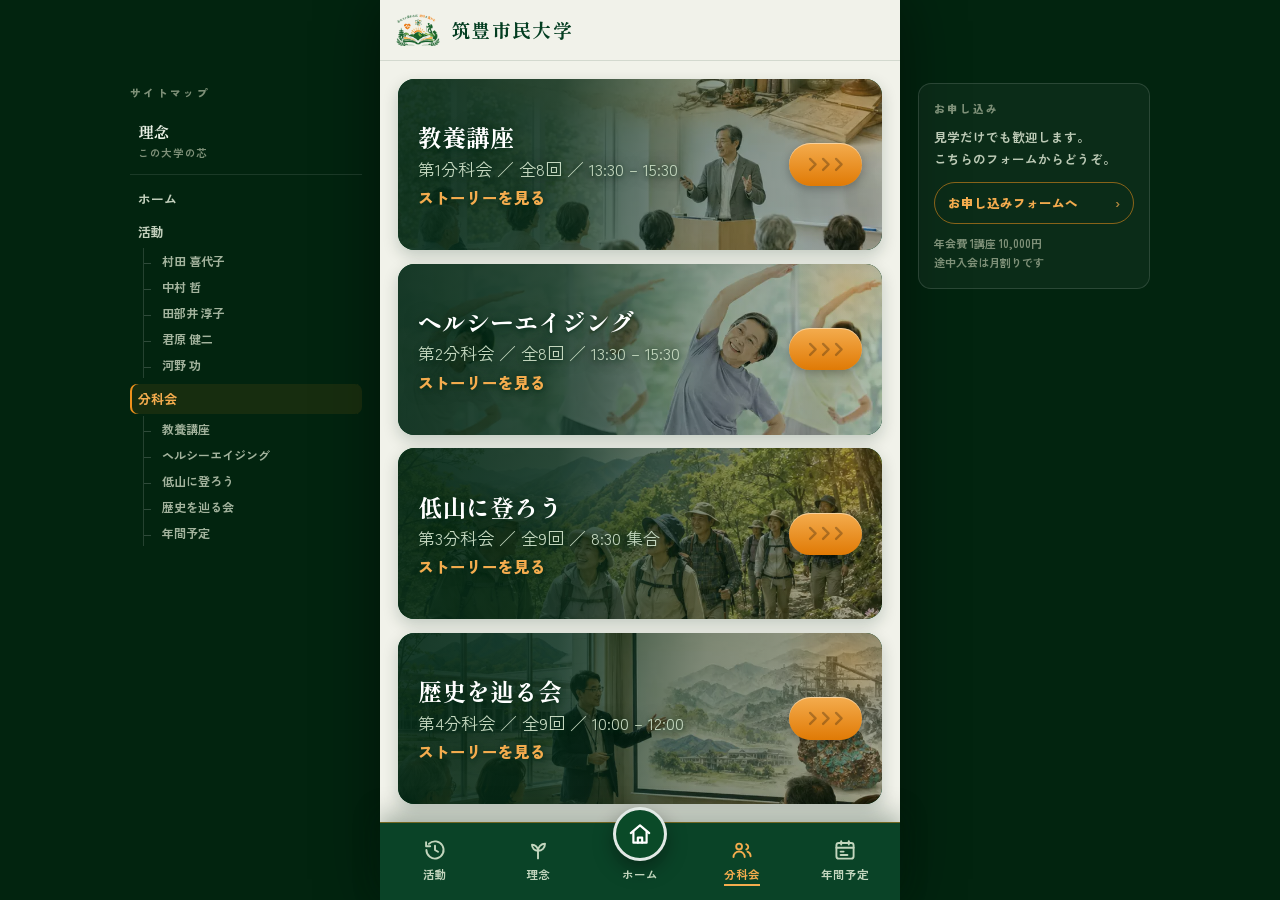
==== commit 3adbc0b8: "Merge remote-tracking branch 'origin/main' into claude/tender-rubin-t8hcho" ====
--- a/bunkakai.html
+++ b/bunkakai.html
@@ -7,17 +7,17 @@
 <meta name="description" content="筑豊市民大学の四つの会。教養講座、ヘルシーエイジング、低山に登ろう、歴史を辿る会。見たい会をえらぶと、一年ぶんの日程・内容・講師をストーリーでご覧いただけます。">
 <meta name="theme-color" content="#033D20">
 <meta name="format-detection" content="telephone=no, date=no, address=no, email=no">
-<link rel="canonical" href="https://chikuho-shimin-univ.vercel.app/bunkakai.html">
+<link rel="canonical" href="https://chikuho.uk/bunkakai.html">
 <meta property="og:type" content="website">
 <meta property="og:locale" content="ja_JP">
 <meta property="og:site_name" content="筑豊市民大学">
 <meta property="og:title" content="分科会｜筑豊市民大学">
 <meta property="og:description" content="筑豊市民大学の四つの会。教養講座、ヘルシーエイジング、低山に登ろう、歴史を辿る会。見たい会をえらぶと、一年ぶんの日程・内容・講師をストーリーでご覧いただけます。">
-<meta property="og:url" content="https://chikuho-shimin-univ.vercel.app/bunkakai.html">
+<meta property="og:url" content="https://chikuho.uk/bunkakai.html">
 <!-- X・LINE などに貼ったときの絵。1200x630。中身は真ん中に寄せてあるので、
      正方形に切られる置き場でもロゴが欠けない。透過のままだと黒地で潰れるため、
      紙色を敷いたものを別に用意している（ロゴそのものは透過）。 -->
-<meta property="og:image" content="https://chikuho-shimin-univ.vercel.app/og.png">
+<meta property="og:image" content="https://chikuho.uk/og.png">
 <meta property="og:image:type" content="image/png">
 <meta property="og:image:width" content="1200">
 <meta property="og:image:height" content="630">
@@ -25,7 +25,7 @@
 <meta name="twitter:card" content="summary_large_image">
 <meta name="twitter:title" content="分科会｜筑豊市民大学">
 <meta name="twitter:description" content="筑豊市民大学の四つの会。教養講座、ヘルシーエイジング、低山に登ろう、歴史を辿る会。見たい会をえらぶと、一年ぶんの日程・内容・講師をストーリーでご覧いただけます。">
-<meta name="twitter:image" content="https://chikuho-shimin-univ.vercel.app/og.png">
+<meta name="twitter:image" content="https://chikuho.uk/og.png">
 <meta name="twitter:image:alt" content="筑豊市民大学のロゴ">
 <!-- ファビコン。データURIで埋め込んではいけない（Googleはクロールできる
      実ファイルのURLしか読まないため、埋め込むと検索結果に出ない）。
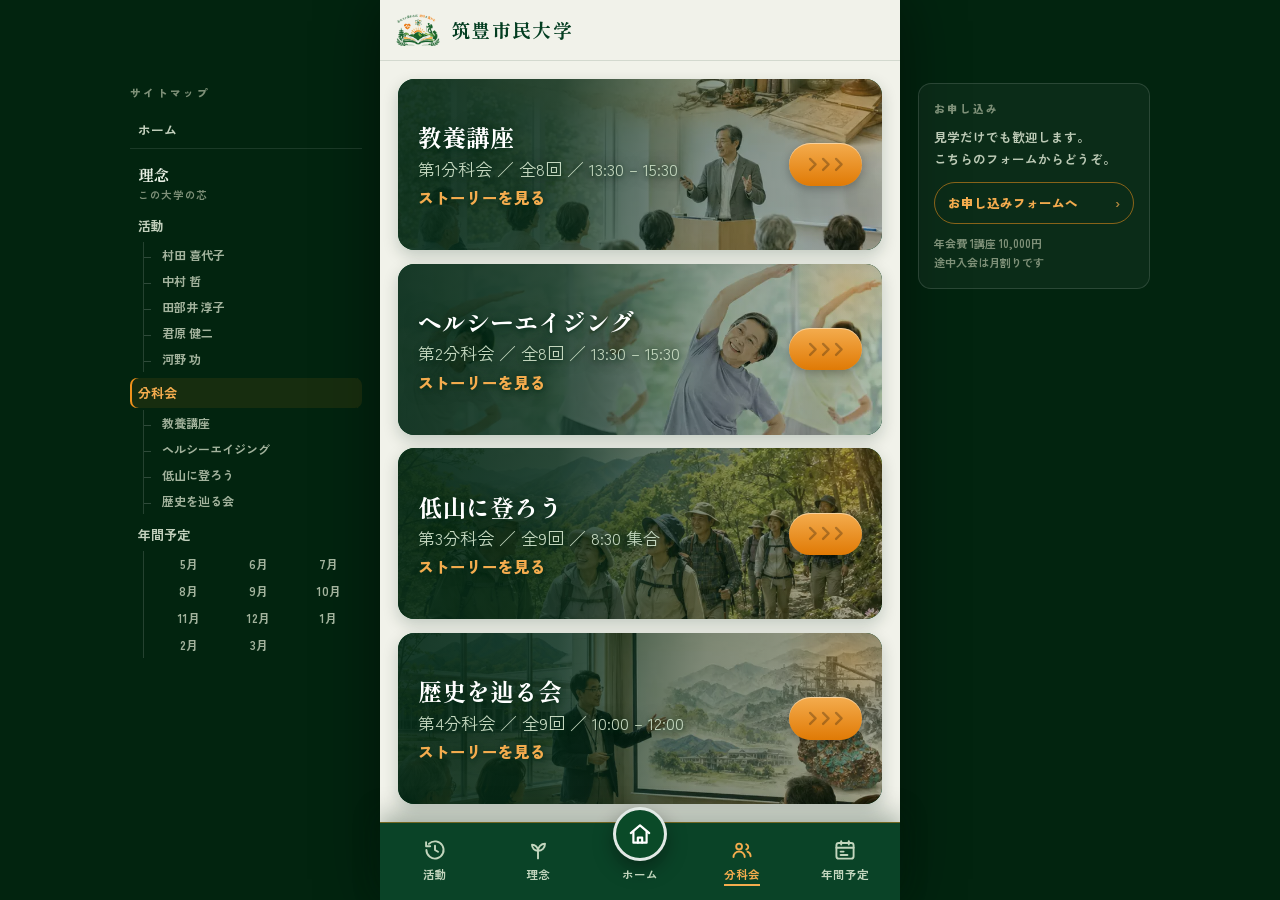
==== commit 6960f5e2: "サイトマップの並びを直し、年間予定に月をぶら下げる ■ 並び ホーム → 理念 → 活動・分科会 → 年間予定 の順にした。 これまでは理念が先頭だった。理念は明朝でひとまわり大きいままにして、 区切" ====
--- a/bunkakai.html
+++ b/bunkakai.html
@@ -136,10 +136,10 @@
   <p class="siteRail__cap">サイトマップ</p>
   <nav class="tree">
     <ul class="tree__list">
+      <li class="tree__item"><a href="index.html">ホーム</a></li>
       <li class="tree__item tree__item--main">
         <a href="rinen.html">理念<em>この大学の芯</em></a>
       </li>
-      <li class="tree__item"><a href="index.html">ホーム</a></li>
       <li class="tree__item">
         <a href="katsudo.html">活動</a>
         <ul class="tree__sub">
@@ -157,7 +157,22 @@
           <li><a href="kai-healthy.html">ヘルシーエイジング</a></li>
           <li><a href="kai-teizan.html">低山に登ろう</a></li>
           <li><a href="kai-history.html">歴史を辿る会</a></li>
-          <li><a href="nenkan.html">年間予定</a></li>
+        </ul>
+      </li>
+      <li class="tree__item">
+        <a href="nenkan.html">年間予定</a>
+        <ul class="tree__sub tree__sub--months">
+          <li><a href="nenkan.html#m5">5月</a></li>
+          <li><a href="nenkan.html#m6">6月</a></li>
+          <li><a href="nenkan.html#m7">7月</a></li>
+          <li><a href="nenkan.html#m8">8月</a></li>
+          <li><a href="nenkan.html#m9">9月</a></li>
+          <li><a href="nenkan.html#m10">10月</a></li>
+          <li><a href="nenkan.html#m11">11月</a></li>
+          <li><a href="nenkan.html#m12">12月</a></li>
+          <li><a href="nenkan.html#m1">1月</a></li>
+          <li><a href="nenkan.html#m2">2月</a></li>
+          <li><a href="nenkan.html#m3">3月</a></li>
         </ul>
       </li>
     </ul>
--- a/css/site.css
+++ b/css/site.css
@@ -357,7 +357,6 @@
   color: #7E9078;
   margin-top: 1px;
 }
-.tree__item--main { margin-bottom: 9px; padding-bottom: 9px; border-bottom: 1px solid rgba(255, 255, 255, .10); }
 
 /* 枝。縦の一本線と、項目ごとの短い横線で木に見せる */
 .tree__sub { margin: 2px 0 6px 13px; padding-left: 11px; border-left: 1px solid rgba(255, 255, 255, .14); }
@@ -372,6 +371,23 @@
   background: rgba(255, 255, 255, .18);
 }
 .tree__sub a { font-size: 12px; font-weight: 600; color: #A3B39D; padding: 4px 7px; }
+
+/* 月は11個ある。縦に並べると帯が長くなりすぎるので、3つずつ横に置く。
+   縦の一本線は残してあるので、木のつづきに見える。 */
+.tree__sub--months {
+  display: grid;
+  grid-template-columns: repeat(3, 1fr);
+  gap: 1px 3px;
+}
+.tree__sub--months li::before { display: none; }
+.tree__sub--months a {
+  text-align: center;
+  padding: 4px 2px;
+  font-variant-numeric: tabular-nums;
+}
+
+/* 理念はこの大学の芯。上のホームとのあいだに、区切りの線を一本 */
+.tree__item--main { border-top: 1px solid rgba(255, 255, 255, .10); padding-top: 9px; margin-top: 7px; }
 
 /* --- 右：案内とお申し込み ------------------------------------------------ */
 
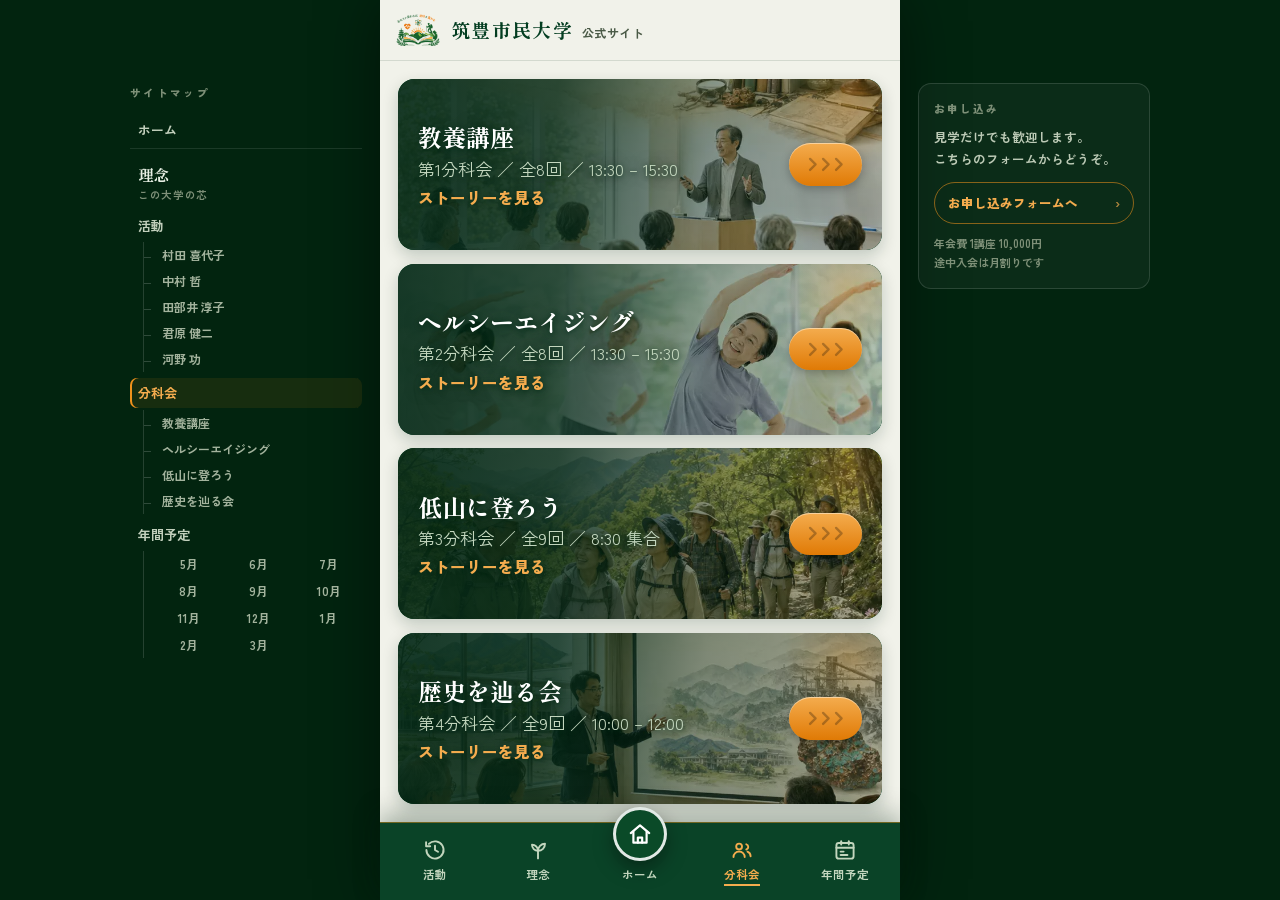
==== commit ce73ec0b: "ヘッダーに「公式サイト」を添える 名前と同じ大きさで並べると窮屈になるので、一段小さくし、明朝ではなく ゴシックにして添え書きの位置づけにした。主役は「筑豊市民大学」のまま。  幅 320px の端末" ====
--- a/bunkakai.html
+++ b/bunkakai.html
@@ -62,7 +62,7 @@
 <header class="head">
   <a class="head__home" href="index.html" aria-label="ホームへ">
     <img class="head__mark" src="logo-mark.png" alt="" width="44" height="32" decoding="async" fetchpriority="high">
-    <span class="head__name">筑豊市民大学</span>
+    <span class="head__name">筑豊市民大学<small>公式サイト</small></span>
   </a>
 </header>
 
--- a/css/site.css
+++ b/css/site.css
@@ -136,6 +136,22 @@
   letter-spacing: .07em;
   color: var(--green-800);
   white-space: nowrap;
+}
+
+/* 「公式サイト」は添え書き。名前と同じ大きさにすると窮屈になるので、
+   一段小さく、明朝ではなくゴシックにして、主役を食わないようにする。 */
+.head__name small {
+  margin-left: 9px;
+  font-family: 'Zen Kaku Gothic New', 'Noto Sans JP', system-ui, sans-serif;
+  font-weight: 700;
+  font-size: 12px;
+  letter-spacing: .04em;
+  color: var(--ink-3);
+}
+
+/* 幅の狭い端末では、添え書きの余白だけ詰める */
+@media (max-width: 340px) {
+  .head__name small { margin-left: 6px; font-size: 11.5px; }
 }
 
 /* ヘッダーは固定なので、本文の頭をその分だけ下げる */
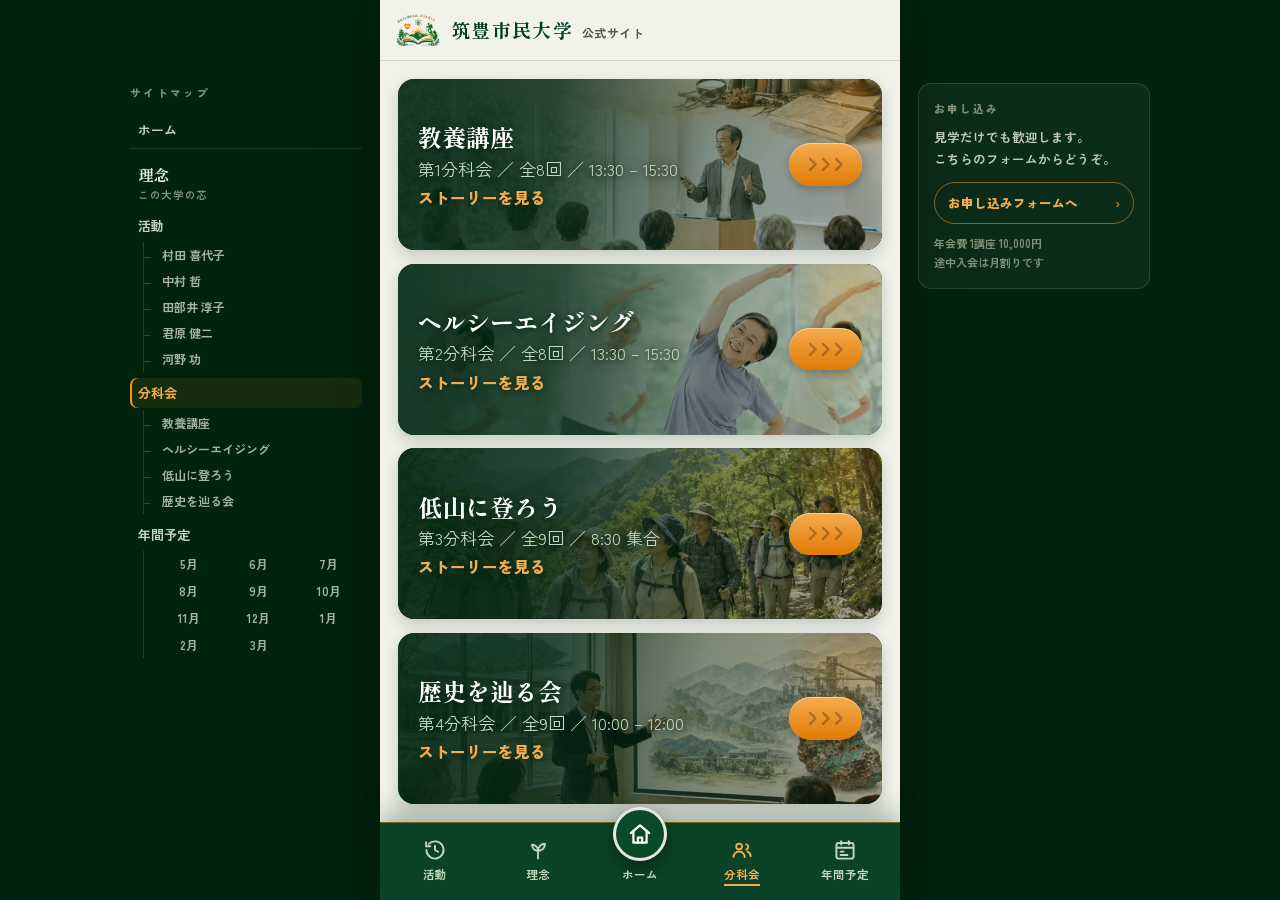
==== commit beeaac7b: "横の案内板で、いま見ているところを光らせる デスクトップの左の帯は、押しても何も変わらず、どこを読んでいるのか 分からなかった。  - 画面を送るのに合わせて、いま見ているところが光って移り変わる。 " ====
--- a/bunkakai.html
+++ b/bunkakai.html
@@ -30,7 +30,11 @@
 <!-- ファビコン。データURIで埋め込んではいけない（Googleはクロールできる
      実ファイルのURLしか読まないため、埋め込むと検索結果に出ない）。
      Google は 48 の倍数を薦めているので 48/96/192 を置いてある。 -->
-<link rel="icon" href="/favicon.ico" sizes="32x32">
+<!-- タブに出る絵だけ、字を大きくした版にする。16/32 はブラウザがタブに使う
+     大きさ。48 以上は Google が検索結果に使うので、ロゴのまま残してある。 -->
+<link rel="icon" type="image/png" sizes="16x16" href="/favicon-tab-16.png">
+<link rel="icon" type="image/png" sizes="32x32" href="/favicon-tab-32.png">
+<link rel="icon" href="/favicon.ico" sizes="48x48">
 <link rel="icon" type="image/png" sizes="48x48" href="/favicon-48.png">
 <link rel="icon" type="image/png" sizes="96x96" href="/favicon-96.png">
 <link rel="icon" type="image/png" sizes="192x192" href="/favicon-192.png">
--- a/css/page.css
+++ b/css/page.css
@@ -528,7 +528,9 @@
   border-radius: 2px; opacity: .3;
 }
 
-.mo { position: relative; padding-bottom: 18px; }
+/* 帯のリンクから飛んできたとき、固定ヘッダーに月の丸が隠れないようにする。
+   これが無いと #m5 は画面のてっぺんに合わせられ、ヘッダーの裏に入る。 */
+.mo { position: relative; padding-bottom: 18px; scroll-margin-top: calc(var(--header-h) + 12px); }
 
 .mo__badge {
   position: absolute; left: -54px; top: 4px;
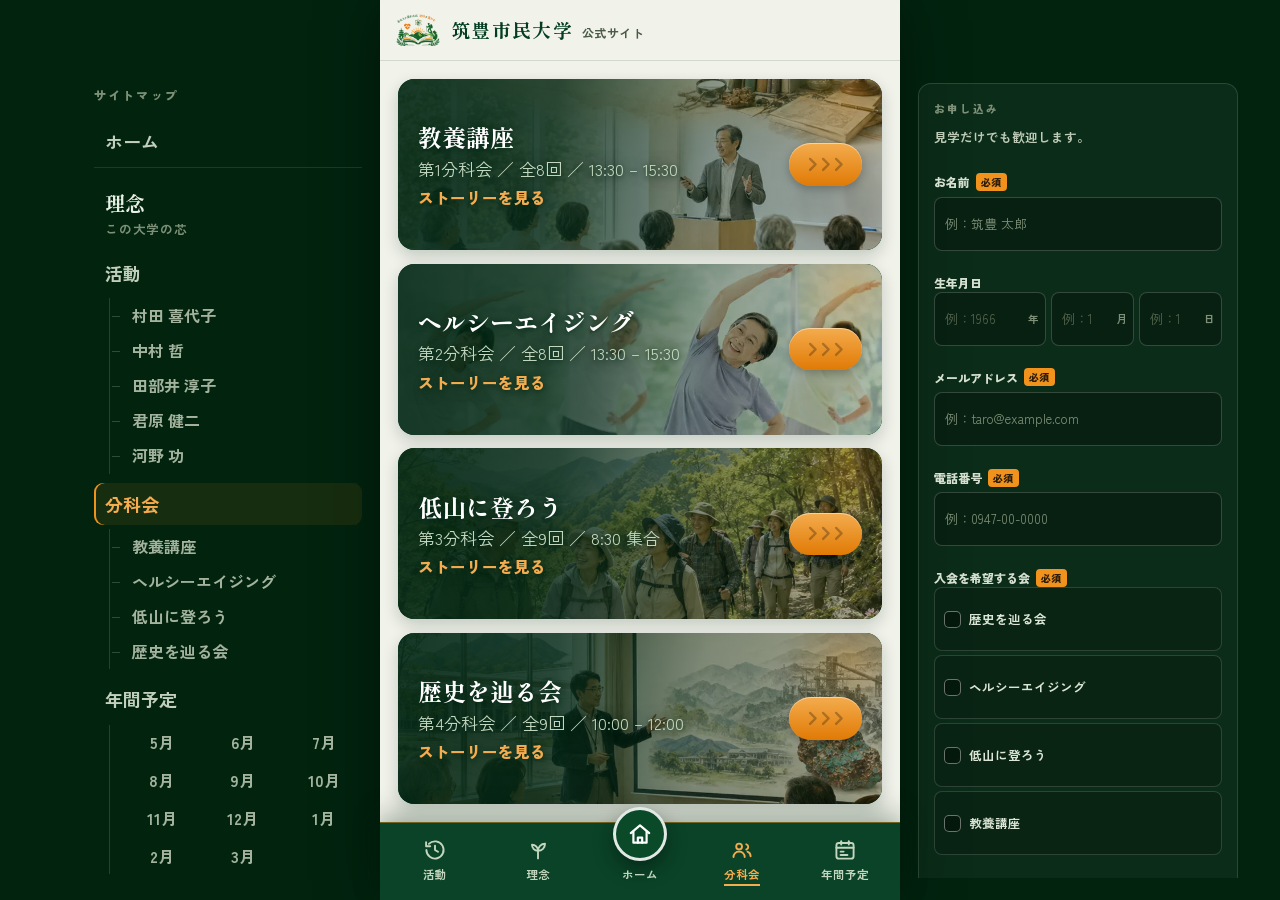
==== commit a350cf0f: "右の帯に申し込みフォームを置き、案内板の字を大きくする ■ 申し込みフォーム 思い立ったときにページを移らずに申し込めるよう、幅 1180px 以上の画面では 右の帯にフォームそのものを置く。それより" ====
--- a/bunkakai.html
+++ b/bunkakai.html
@@ -10,7 +10,7 @@
 <link rel="canonical" href="https://chikuho.uk/bunkakai.html">
 <meta property="og:type" content="website">
 <meta property="og:locale" content="ja_JP">
-<meta property="og:site_name" content="筑豊市民大学">
+<meta property="og:site_name" content="筑豊市民大学 公式サイト">
 <meta property="og:title" content="分科会｜筑豊市民大学">
 <meta property="og:description" content="筑豊市民大学の四つの会。教養講座、ヘルシーエイジング、低山に登ろう、歴史を辿る会。見たい会をえらぶと、一年ぶんの日程・内容・講師をストーリーでご覧いただけます。">
 <meta property="og:url" content="https://chikuho.uk/bunkakai.html">
@@ -30,14 +30,16 @@
 <!-- ファビコン。データURIで埋め込んではいけない（Googleはクロールできる
      実ファイルのURLしか読まないため、埋め込むと検索結果に出ない）。
      Google は 48 の倍数を薦めているので 48/96/192 を置いてある。 -->
-<!-- タブに出る絵だけ、字を大きくした版にする。16/32 はブラウザがタブに使う
-     大きさ。48 以上は Google が検索結果に使うので、ロゴのまま残してある。 -->
+<!-- ファビコン。Google は 48px 以上（48の倍数）しか検索結果に使わないので、
+     大きいものを先に並べる。小さいほうを先頭に置くと、それを掴んで
+     「小さすぎる」と捨てられ、地球儀のままになりかねない。 -->
+<link rel="icon" href="/favicon.ico" sizes="48x48">
+<link rel="icon" type="image/png" sizes="192x192" href="/favicon-192.png">
+<link rel="icon" type="image/png" sizes="96x96" href="/favicon-96.png">
+<link rel="icon" type="image/png" sizes="48x48" href="/favicon-48.png">
+<!-- ここから下はブラウザのタブ用。字を大きくした版を使う -->
+<link rel="icon" type="image/png" sizes="32x32" href="/favicon-tab-32.png">
 <link rel="icon" type="image/png" sizes="16x16" href="/favicon-tab-16.png">
-<link rel="icon" type="image/png" sizes="32x32" href="/favicon-tab-32.png">
-<link rel="icon" href="/favicon.ico" sizes="48x48">
-<link rel="icon" type="image/png" sizes="48x48" href="/favicon-48.png">
-<link rel="icon" type="image/png" sizes="96x96" href="/favicon-96.png">
-<link rel="icon" type="image/png" sizes="192x192" href="/favicon-192.png">
 <link rel="apple-touch-icon" href="/apple-touch-icon.png">
 <link rel="manifest" href="/site.webmanifest">
 <link rel="preconnect" href="https://fonts.googleapis.com">
@@ -58,13 +60,14 @@
 })();
 </script>
 <script src="js/site.js" defer></script>
+<script src="js/home.js" defer></script>
 </head>
 <body data-page="bunkakai">
 <div class="column">
 <a class="skip" href="#main">本文へ移動</a>
 
 <header class="head">
-  <a class="head__home" href="index.html" aria-label="ホームへ">
+  <a class="head__home" href="/" aria-label="ホームへ">
     <img class="head__mark" src="logo-mark.png" alt="" width="44" height="32" decoding="async" fetchpriority="high">
     <span class="head__name">筑豊市民大学<small>公式サイト</small></span>
   </a>
@@ -128,7 +131,7 @@
 <nav class="nav" aria-label="サイト内メニュー">
   <a class="nav__link" href="katsudo.html"><svg width="24" height="24" viewBox="0 0 24 24" fill="none" stroke="currentColor" stroke-width="1.9" stroke-linecap="round" stroke-linejoin="round" aria-hidden="true"><path d="M3.4 12a8.6 8.6 0 1 0 2.5-6.1"/><path d="M3.1 4.2v4.1h4.1"/><path d="M12 7.7V12l3 1.8"/></svg><span class="nav__label">活動</span></a>
   <a class="nav__link" href="rinen.html"><svg width="24" height="24" viewBox="0 0 24 24" fill="none" stroke="currentColor" stroke-width="1.9" stroke-linecap="round" stroke-linejoin="round" aria-hidden="true"><path d="M12 20.4v-7.6"/><path d="M12 12.8C12 9.4 9.4 6.8 6 6.8c0 3.4 2.6 6 6 6Z"/><path d="M12 12.8c0-4 3-7 7-7 0 4-3 7-7 7Z"/></svg><span class="nav__label">理念</span></a>
-  <a class="nav__link nav__link--center" href="index.html"><span class="nav__badge"><svg width="26" height="26" viewBox="0 0 24 24" fill="none" stroke="#ffffff" stroke-width="2" stroke-linecap="round" stroke-linejoin="round" aria-hidden="true"><path d="M3.5 11.2 12 4l8.5 7.2"/><path d="M5.9 9.7V20h12.2V9.7"/><path d="M10 20v-4.7h4V20"/></svg></span><span class="nav__label">ホーム</span></a>
+  <a class="nav__link nav__link--center" href="/"><span class="nav__badge"><svg width="26" height="26" viewBox="0 0 24 24" fill="none" stroke="#ffffff" stroke-width="2" stroke-linecap="round" stroke-linejoin="round" aria-hidden="true"><path d="M3.5 11.2 12 4l8.5 7.2"/><path d="M5.9 9.7V20h12.2V9.7"/><path d="M10 20v-4.7h4V20"/></svg></span><span class="nav__label">ホーム</span></a>
   <a class="nav__link is-active" href="bunkakai.html" aria-current="page"><svg width="24" height="24" viewBox="0 0 24 24" fill="none" stroke="currentColor" stroke-width="1.9" stroke-linecap="round" stroke-linejoin="round" aria-hidden="true"><circle cx="9.1" cy="8.5" r="2.9"/><path d="M3.5 19.1a5.6 5.6 0 0 1 11.2 0"/><path d="M16.3 6.3a2.7 2.7 0 0 1 0 5.2"/><path d="M17.5 13.7a5 5 0 0 1 3.1 4.6"/></svg><span class="nav__label">分科会</span></a>
   <a class="nav__link" href="nenkan.html"><svg width="24" height="24" viewBox="0 0 24 24" fill="none" stroke="currentColor" stroke-width="1.9" stroke-linecap="round" stroke-linejoin="round" aria-hidden="true"><rect x="3.4" y="5" width="17.2" height="15.6" rx="2.4"/><path d="M3.4 9.8h17.2"/><path d="M8.2 3.2v3.4"/><path d="M15.8 3.2v3.4"/><path d="M7.6 13.6h3"/><path d="M7.6 17h6.8"/></svg><span class="nav__label">年間予定</span></a>
 </nav>
@@ -140,7 +143,7 @@
   <p class="siteRail__cap">サイトマップ</p>
   <nav class="tree">
     <ul class="tree__list">
-      <li class="tree__item"><a href="index.html">ホーム</a></li>
+      <li class="tree__item"><a href="/">ホーム</a></li>
       <li class="tree__item tree__item--main">
         <a href="rinen.html">理念<em>この大学の芯</em></a>
       </li>
@@ -184,10 +187,106 @@
 </aside>
 
 <aside class="siteRail siteRail--right" aria-label="お申し込みと、このページの案内">
-  <div class="railJoin">
+  <!-- 幅にゆとりがある画面では、フォームそのものを置く。思い立ったときに
+       ページを移らずに申し込めるようにするため。狭い画面では下の札に戻る。 -->
+  <div class="railJoin railJoin--form">
+    <p class="railJoin__cap">お申し込み</p>
+    <p class="railJoin__lead">見学だけでも歓迎します。</p>
+
+    <form class="jform jform--rail" action="/api/join" method="post" novalidate>
+      <div class="jf">
+        <label class="jf__label" for="rf-name">お名前<span class="jf__req">必須</span></label>
+        <input class="jf__in" id="rf-name" name="entry.1279542342" type="text"
+               autocomplete="name" placeholder="例：筑豊 太郎" required>
+        <p class="jf__err" data-err="name" hidden></p>
+      </div>
+
+      <fieldset class="jf">
+        <legend class="jf__label">生年月日</legend>
+        <div class="jf__date">
+          <span class="jf__sel"><select name="entry.1074325515_year" aria-label="年"><option value="" selected disabled>例：1966</option><option value="2026">2026</option><option value="2025">2025</option><option value="2024">2024</option><option value="2023">2023</option><option value="2022">2022</option><option value="2021">2021</option><option value="2020">2020</option><option value="2019">2019</option><option value="2018">2018</option><option value="2017">2017</option><option value="2016">2016</option><option value="2015">2015</option><option value="2014">2014</option><option value="2013">2013</option><option value="2012">2012</option><option value="2011">2011</option><option value="2010">2010</option><option value="2009">2009</option><option value="2008">2008</option><option value="2007">2007</option><option value="2006">2006</option><option value="2005">2005</option><option value="2004">2004</option><option value="2003">2003</option><option value="2002">2002</option><option value="2001">2001</option><option value="2000">2000</option><option value="1999">1999</option><option value="1998">1998</option><option value="1997">1997</option><option value="1996">1996</option><option value="1995">1995</option><option value="1994">1994</option><option value="1993">1993</option><option value="1992">1992</option><option value="1991">1991</option><option value="1990">1990</option><option value="1989">1989</option><option value="1988">1988</option><option value="1987">1987</option><option value="1986">1986</option><option value="1985">1985</option><option value="1984">1984</option><option value="1983">1983</option><option value="1982">1982</option><option value="1981">1981</option><option value="1980">1980</option><option value="1979">1979</option><option value="1978">1978</option><option value="1977">1977</option><option value="1976">1976</option><option value="1975">1975</option><option value="1974">1974</option><option value="1973">1973</option><option value="1972">1972</option><option value="1971">1971</option><option value="1970">1970</option><option value="1969">1969</option><option value="1968">1968</option><option value="1967">1967</option><option value="1966">1966</option><option value="1965">1965</option><option value="1964">1964</option><option value="1963">1963</option><option value="1962">1962</option><option value="1961">1961</option><option value="1960">1960</option><option value="1959">1959</option><option value="1958">1958</option><option value="1957">1957</option><option value="1956">1956</option><option value="1955">1955</option><option value="1954">1954</option><option value="1953">1953</option><option value="1952">1952</option><option value="1951">1951</option><option value="1950">1950</option><option value="1949">1949</option><option value="1948">1948</option><option value="1947">1947</option><option value="1946">1946</option><option value="1945">1945</option><option value="1944">1944</option><option value="1943">1943</option><option value="1942">1942</option><option value="1941">1941</option><option value="1940">1940</option><option value="1939">1939</option><option value="1938">1938</option><option value="1937">1937</option><option value="1936">1936</option><option value="1935">1935</option><option value="1934">1934</option><option value="1933">1933</option><option value="1932">1932</option><option value="1931">1931</option><option value="1930">1930</option><option value="1929">1929</option><option value="1928">1928</option><option value="1927">1927</option><option value="1926">1926</option><option value="1925">1925</option><option value="1924">1924</option><option value="1923">1923</option><option value="1922">1922</option><option value="1921">1921</option><option value="1920">1920</option></select><i>年</i></span>
+          <span class="jf__sel"><select name="entry.1074325515_month" aria-label="月"><option value="" selected disabled>例：1</option><option value="1">1</option><option value="2">2</option><option value="3">3</option><option value="4">4</option><option value="5">5</option><option value="6">6</option><option value="7">7</option><option value="8">8</option><option value="9">9</option><option value="10">10</option><option value="11">11</option><option value="12">12</option></select><i>月</i></span>
+          <span class="jf__sel"><select name="entry.1074325515_day" aria-label="日"><option value="" selected disabled>例：1</option><option value="1">1</option><option value="2">2</option><option value="3">3</option><option value="4">4</option><option value="5">5</option><option value="6">6</option><option value="7">7</option><option value="8">8</option><option value="9">9</option><option value="10">10</option><option value="11">11</option><option value="12">12</option><option value="13">13</option><option value="14">14</option><option value="15">15</option><option value="16">16</option><option value="17">17</option><option value="18">18</option><option value="19">19</option><option value="20">20</option><option value="21">21</option><option value="22">22</option><option value="23">23</option><option value="24">24</option><option value="25">25</option><option value="26">26</option><option value="27">27</option><option value="28">28</option><option value="29">29</option><option value="30">30</option><option value="31">31</option></select><i>日</i></span>
+        </div>
+      </fieldset>
+
+      <div class="jf">
+        <label class="jf__label" for="rf-mail">メールアドレス<span class="jf__req">必須</span></label>
+        <input class="jf__in" id="rf-mail" name="entry.458126145" type="email"
+               inputmode="email" autocomplete="email" placeholder="例：taro@example.com" required>
+        <p class="jf__err" data-err="mail" hidden></p>
+      </div>
+
+      <div class="jf">
+        <label class="jf__label" for="rf-tel">電話番号<span class="jf__req">必須</span></label>
+        <input class="jf__in" id="rf-tel" name="entry.2120756839" type="tel"
+               inputmode="tel" autocomplete="tel" placeholder="例：0947-00-0000" required>
+        <p class="jf__err" data-err="tel" hidden></p>
+      </div>
+
+      <fieldset class="jf">
+        <legend class="jf__label">入会を希望する会<span class="jf__req">必須</span></legend>
+        <div class="jf__picks">
+          <label class="pick">
+            <input type="checkbox" name="entry.939298798" value="歴史をたどる会">
+            <span class="pick__box" aria-hidden="true"></span>
+            <span class="pick__text"><b>歴史を辿る会</b></span>
+          </label>
+          <label class="pick">
+            <input type="checkbox" name="entry.939298798" value="ヘルシー健康講座">
+            <span class="pick__box" aria-hidden="true"></span>
+            <span class="pick__text"><b>ヘルシーエイジング</b></span>
+          </label>
+          <label class="pick">
+            <input type="checkbox" name="entry.939298798" value="低山山登り">
+            <span class="pick__box" aria-hidden="true"></span>
+            <span class="pick__text"><b>低山に登ろう</b></span>
+          </label>
+          <label class="pick">
+            <input type="checkbox" name="entry.939298798" value="教養講座">
+            <span class="pick__box" aria-hidden="true"></span>
+            <span class="pick__text"><b>教養講座</b></span>
+          </label>
+        </div>
+        <input type="hidden" name="entry.939298798_sentinel" value="">
+        <p class="jf__err" data-err="kai" hidden></p>
+      </fieldset>
+
+      <div class="jf">
+        <span class="jf__label">年会費のご案内</span>
+        <output class="jfee">
+          <b class="jfee__yen">¥0</b>
+          <span class="jfee__note">受けたい会をえらんでください。</span>
+        </output>
+        <input type="hidden" name="entry.1699267920" value="">
+      </div>
+
+      <div class="jf">
+        <label class="jagree">
+          <input type="checkbox" name="entry.1335746439" value="入力した内容を確認し、筑豊市民大学への入会を申し込みます。" required>
+          <input type="hidden" name="entry.1335746439" value="個人情報の取り扱いに同意します。" disabled>
+          <span class="jagree__box" aria-hidden="true"></span>
+          <span class="jagree__text">入力した内容を確認し、筑豊市民大学への入会を申し込みます。個人情報の取り扱いに同意します。<span class="jf__req">必須</span></span>
+        </label>
+        <input type="hidden" name="entry.1335746439_sentinel" value="">
+        <p class="jf__err" data-err="agree" hidden></p>
+      </div>
+
+      <p class="jform__alert" role="alert" hidden></p>
+      <button class="btn btn--primary jform__send" type="submit">この内容で申し込む</button>
+    </form>
+
+    <div class="jdone" role="status" hidden>
+      <p class="jdone__h">お申し込みを受け付けました。</p>
+      <p class="jdone__text">事務局に届きしだい、担当者からご連絡し、お支払いの方法をご案内します。</p>
+    </div>
+  </div>
+
+  <!-- 幅が足りない画面では、フォームのある場所へ渡すだけにする -->
+  <div class="railJoin railJoin--card">
     <p class="railJoin__cap">お申し込み</p>
     <p class="railJoin__lead">見学だけでも歓迎します。<br>こちらのフォームからどうぞ。</p>
-    <a class="railJoin__btn" href="index.html#join">お申し込みフォームへ<span aria-hidden="true">›</span></a>
+    <a class="railJoin__btn" href="/#join">お申し込みフォームへ<span aria-hidden="true">›</span></a>
     <p class="railJoin__note">年会費 1講座 10,000円<br>途中入会は月割りです</p>
   </div>
 </aside>
--- a/css/site.css
+++ b/css/site.css
@@ -499,3 +499,244 @@
 @media (prefers-reduced-motion: reduce) {
   .siteRail * { transition: none !important; }
 }
+
+/* =========================================================================
+   右の帯に置く申し込みフォーム
+   幅にゆとりのある画面（1180px 以上）では、ページを移らずその場で
+   申し込めるようにフォームそのものを置く。それより狭いときは、
+   フォームのある場所へ渡す札に戻す。両方を書いておいて、切り替える。
+   ========================================================================= */
+
+.railJoin--form { display: none; }
+.railJoin--card { display: block; }
+
+@media (min-width: 1180px) and (pointer: fine) {
+  .railJoin--form { display: block; }
+  .railJoin--card { display: none; }
+  /* フォームを入れるぶん、右の帯だけ広げる */
+  .siteRail--right {
+    width: clamp(232px, calc((100vw - var(--column)) / 2 - 32px), 320px);
+  }
+}
+
+/* 帯は暗い地なので、本文の申し込み欄（明るい地）とは色を入れ替える。
+   会員は 70 代が中心。字は詰めても 12px を下回らせない。 */
+
+.jform--rail { display: grid; gap: 11px; margin-top: 4px; }
+
+.jform--rail .jf { display: grid; gap: 5px; border: 0; margin: 0; padding: 0; }
+
+.jform--rail .jf__label {
+  font-size: 12px;
+  font-weight: 800;
+  color: #D6E0D1;
+  display: flex;
+  align-items: center;
+  gap: 6px;
+  padding: 0;
+}
+.jform--rail .jf__req {
+  font-size: 10px;
+  font-weight: 800;
+  color: #2A1C08;
+  background: var(--orange-400);
+  border-radius: 4px;
+  padding: 1px 5px;
+}
+
+.jform--rail .jf__in,
+.jform--rail .jf__sel select {
+  width: 100%;
+  box-sizing: border-box;
+  font: inherit;
+  font-size: 13px;
+  color: #EDF2EA;
+  background: rgba(0, 0, 0, .26);
+  border: 1px solid rgba(255, 255, 255, .18);
+  border-radius: 8px;
+  padding: 9px 10px;
+}
+.jform--rail .jf__in::placeholder { color: #7E9078; }
+.jform--rail .jf__in:focus,
+.jform--rail .jf__sel select:focus {
+  outline: 2px solid var(--orange-400);
+  outline-offset: 1px;
+  border-color: transparent;
+}
+
+/* 生年月日。選ぶまでは薄字の見本を出しておく */
+.jform--rail .jf__date { display: grid; grid-template-columns: 1.35fr 1fr 1fr; gap: 5px; }
+.jform--rail .jf__sel { position: relative; display: block; }
+.jform--rail .jf__sel select { appearance: none; padding-right: 20px; }
+.jform--rail .jf__sel i {
+  position: absolute;
+  right: 7px;
+  top: 50%;
+  transform: translateY(-50%);
+  font-style: normal;
+  font-size: 10.5px;
+  font-weight: 700;
+  color: #7E9078;
+  pointer-events: none;
+}
+.jform--rail select.is-empty { color: #7E9078; }
+
+/* 会のえらび。狭いので、時間の添え書きは出さず名前だけにしてある */
+.jform--rail .jf__picks { display: grid; gap: 4px; }
+.jform--rail .pick {
+  position: relative;
+  display: flex;
+  align-items: center;
+  gap: 8px;
+  padding: 8px 9px;
+  border-radius: 8px;
+  border: 1px solid rgba(255, 255, 255, .15);
+  background: rgba(0, 0, 0, .18);
+  cursor: pointer;
+}
+.jform--rail .pick input { position: absolute; opacity: 0; width: 1px; height: 1px; }
+.jform--rail .pick__box {
+  flex: none;
+  width: 17px;
+  height: 17px;
+  border-radius: 5px;
+  border: 1.5px solid rgba(255, 255, 255, .4);
+  background: rgba(0, 0, 0, .3);
+}
+.jform--rail .pick__text b { font-size: 12.5px; font-weight: 700; color: #DCE6D7; }
+.jform--rail .pick.is-on {
+  border-color: rgba(240, 146, 28, .6);
+  background: rgba(240, 146, 28, .13);
+}
+.jform--rail .pick.is-on .pick__box {
+  background: var(--orange-400);
+  border-color: var(--orange-400);
+  box-shadow: inset 0 0 0 3px rgba(0, 0, 0, .22);
+}
+
+/* 年会費。金額だけは大きく出す */
+.jform--rail .jfee {
+  display: grid;
+  gap: 2px;
+  padding: 10px 11px;
+  border-radius: 9px;
+  background: rgba(0, 0, 0, .26);
+  border: 1px solid rgba(255, 255, 255, .13);
+}
+.jform--rail .jfee__yen {
+  font-family: 'Shippori Mincho B1', serif;
+  font-size: 20px;
+  font-weight: 800;
+  color: var(--orange-300);
+}
+.jform--rail .jfee__note { font-size: 11.5px; line-height: 1.6; color: #A3B39D; }
+
+/* 確認事項 */
+.jform--rail .jagree {
+  position: relative;
+  display: flex;
+  gap: 8px;
+  align-items: flex-start;
+  padding: 9px 10px;
+  border-radius: 8px;
+  border: 1px solid rgba(255, 255, 255, .15);
+  background: rgba(0, 0, 0, .18);
+  cursor: pointer;
+}
+.jform--rail .jagree input { position: absolute; opacity: 0; width: 1px; height: 1px; }
+.jform--rail .jagree__box {
+  flex: none;
+  margin-top: 1px;
+  width: 17px;
+  height: 17px;
+  border-radius: 5px;
+  border: 1.5px solid rgba(255, 255, 255, .4);
+  background: rgba(0, 0, 0, .3);
+}
+.jform--rail .jagree__text { font-size: 11.5px; line-height: 1.65; color: #C2CFBC; }
+.jform--rail .jagree:has(input:checked) { border-color: rgba(240, 146, 28, .6); background: rgba(240, 146, 28, .12); }
+.jform--rail .jagree:has(input:checked) .jagree__box {
+  background: var(--orange-400);
+  border-color: var(--orange-400);
+  box-shadow: inset 0 0 0 3px rgba(0, 0, 0, .22);
+}
+
+/* 送信のボタンと、知らせ */
+.jform--rail .jform__send {
+  width: 100%;
+  min-height: 44px;
+  font-size: 13.5px;
+  border-radius: 999px;
+}
+.jform--rail .jf__err,
+.jform--rail .jform__alert {
+  margin: 0;
+  font-size: 11.5px;
+  line-height: 1.6;
+  font-weight: 700;
+  color: #FFB4A6;
+}
+.jform--rail .jform__alert {
+  padding: 8px 10px;
+  border-radius: 8px;
+  background: rgba(200, 60, 40, .16);
+  border: 1px solid rgba(255, 140, 120, .35);
+}
+
+/* 受け付けたあとの知らせ */
+.railJoin--form .jdone {
+  padding: 12px 13px;
+  border-radius: 10px;
+  background: rgba(240, 146, 28, .12);
+  border: 1px solid rgba(240, 146, 28, .4);
+}
+.railJoin--form .jdone__h { margin: 0 0 5px; font-size: 13px; font-weight: 800; color: var(--orange-300); }
+.railJoin--form .jdone__text { margin: 0; font-size: 11.5px; line-height: 1.7; color: #C2CFBC; }
+
+/* 本文の申し込み欄でも、生年月日は選ぶまで薄字にする */
+.jform select.is-empty { color: var(--ink-4); }
+
+/* ホーム冒頭の会場表記から、会場の案内へ渡す */
+.hero__place {
+  color: inherit;
+  text-decoration: none;
+  border-bottom: 1px solid rgba(224, 122, 5, .45);
+  padding-bottom: 1px;
+  transition: color .2s ease, border-color .2s ease;
+}
+.hero__place__go { margin-left: 5px; font-weight: 800; color: var(--orange-500); }
+.hero__place:hover { color: var(--gold-ink); border-color: var(--orange-500); }
+
+/* =========================================================================
+   横の案内板の字を大きくする
+   会員は 70 代が中心。13px の帯は小さすぎて読めない、という声があった。
+   主だった項目を 14pt（約 18px）、その下の枝を 12pt（16px）に上げ、
+   帯の幅と余白もそれに合わせて広げる。
+   ========================================================================= */
+
+.siteRail--left {
+  width: clamp(178px, calc((100vw - var(--column)) / 2 - 32px), 268px);
+}
+
+.siteRail__cap { font-size: 12px; letter-spacing: .18em; margin-bottom: 14px; }
+
+.tree__list > li + li { margin-top: 5px; }
+
+.tree a {
+  font-size: 18px;
+  padding: 8px 11px;
+  border-radius: 9px;
+  line-height: 1.45;
+}
+
+.tree__item--main > a { font-size: 20px; }
+.tree__item--main > a em { font-size: 12.5px; margin-top: 3px; }
+.tree__item--main { padding-top: 12px; margin-top: 10px; }
+
+.tree__sub { margin: 4px 0 9px 15px; padding-left: 13px; }
+.tree__sub a { font-size: 16px; padding: 6px 9px; }
+.tree__sub li::before { top: 18px; width: 8px; }
+
+/* 月は 11 個。字を上げたぶん、桝も広げる */
+.tree__sub--months { gap: 3px 4px; }
+.tree__sub--months a { padding: 6px 3px; }
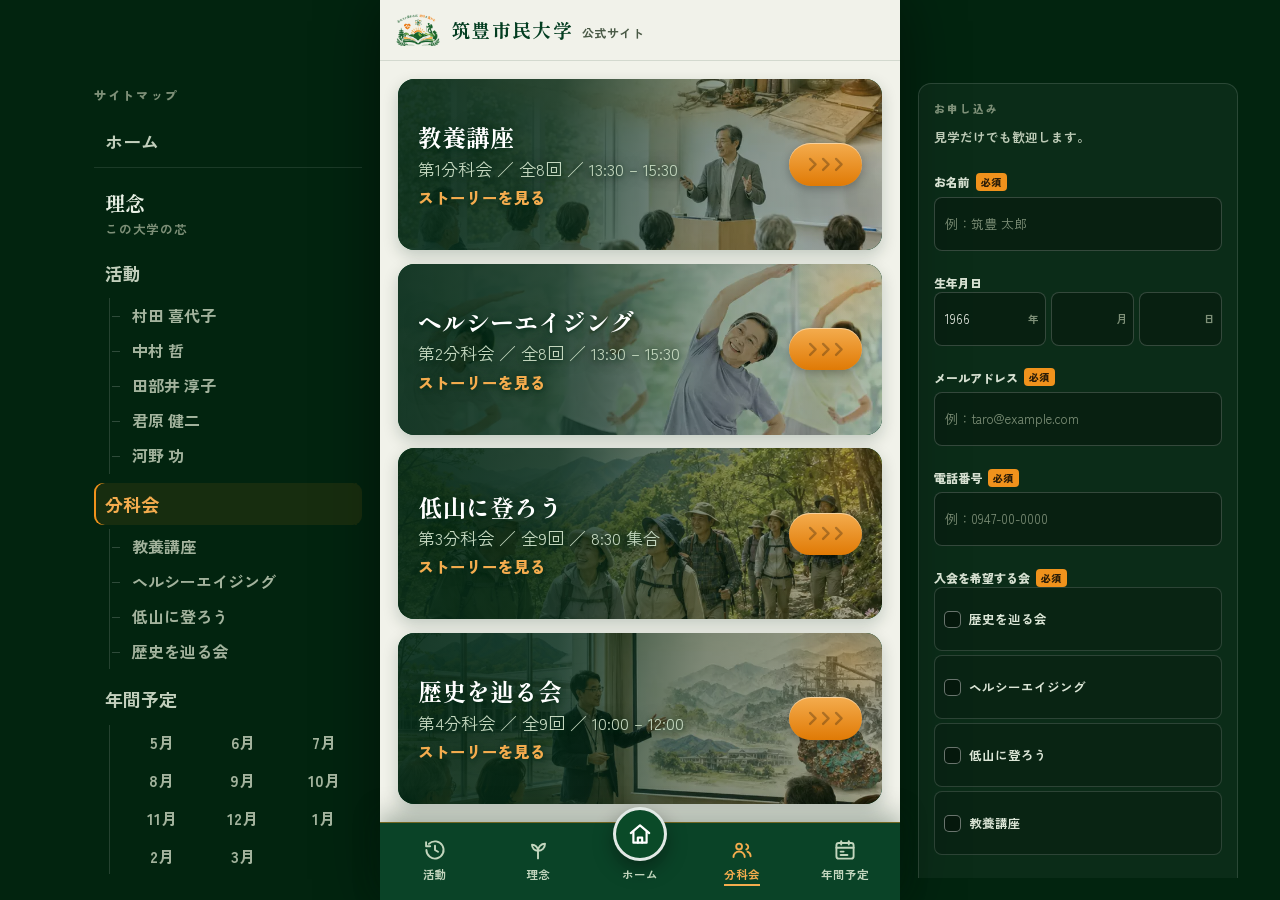
==== commit f21ac30a: "生年月日から見本の文言を外し、年は60年前から始める 「例：1966」などの添え書きは、見れば分かるとのことで削除。 隣に「年」「月」「日」の字があるので、空でも何の欄かは分かる。  年だけは、いまか" ====
--- a/bunkakai.html
+++ b/bunkakai.html
@@ -204,9 +204,9 @@
       <fieldset class="jf">
         <legend class="jf__label">生年月日</legend>
         <div class="jf__date">
-          <span class="jf__sel"><select name="entry.1074325515_year" aria-label="年"><option value="" selected disabled>例：1966</option><option value="2026">2026</option><option value="2025">2025</option><option value="2024">2024</option><option value="2023">2023</option><option value="2022">2022</option><option value="2021">2021</option><option value="2020">2020</option><option value="2019">2019</option><option value="2018">2018</option><option value="2017">2017</option><option value="2016">2016</option><option value="2015">2015</option><option value="2014">2014</option><option value="2013">2013</option><option value="2012">2012</option><option value="2011">2011</option><option value="2010">2010</option><option value="2009">2009</option><option value="2008">2008</option><option value="2007">2007</option><option value="2006">2006</option><option value="2005">2005</option><option value="2004">2004</option><option value="2003">2003</option><option value="2002">2002</option><option value="2001">2001</option><option value="2000">2000</option><option value="1999">1999</option><option value="1998">1998</option><option value="1997">1997</option><option value="1996">1996</option><option value="1995">1995</option><option value="1994">1994</option><option value="1993">1993</option><option value="1992">1992</option><option value="1991">1991</option><option value="1990">1990</option><option value="1989">1989</option><option value="1988">1988</option><option value="1987">1987</option><option value="1986">1986</option><option value="1985">1985</option><option value="1984">1984</option><option value="1983">1983</option><option value="1982">1982</option><option value="1981">1981</option><option value="1980">1980</option><option value="1979">1979</option><option value="1978">1978</option><option value="1977">1977</option><option value="1976">1976</option><option value="1975">1975</option><option value="1974">1974</option><option value="1973">1973</option><option value="1972">1972</option><option value="1971">1971</option><option value="1970">1970</option><option value="1969">1969</option><option value="1968">1968</option><option value="1967">1967</option><option value="1966">1966</option><option value="1965">1965</option><option value="1964">1964</option><option value="1963">1963</option><option value="1962">1962</option><option value="1961">1961</option><option value="1960">1960</option><option value="1959">1959</option><option value="1958">1958</option><option value="1957">1957</option><option value="1956">1956</option><option value="1955">1955</option><option value="1954">1954</option><option value="1953">1953</option><option value="1952">1952</option><option value="1951">1951</option><option value="1950">1950</option><option value="1949">1949</option><option value="1948">1948</option><option value="1947">1947</option><option value="1946">1946</option><option value="1945">1945</option><option value="1944">1944</option><option value="1943">1943</option><option value="1942">1942</option><option value="1941">1941</option><option value="1940">1940</option><option value="1939">1939</option><option value="1938">1938</option><option value="1937">1937</option><option value="1936">1936</option><option value="1935">1935</option><option value="1934">1934</option><option value="1933">1933</option><option value="1932">1932</option><option value="1931">1931</option><option value="1930">1930</option><option value="1929">1929</option><option value="1928">1928</option><option value="1927">1927</option><option value="1926">1926</option><option value="1925">1925</option><option value="1924">1924</option><option value="1923">1923</option><option value="1922">1922</option><option value="1921">1921</option><option value="1920">1920</option></select><i>年</i></span>
-          <span class="jf__sel"><select name="entry.1074325515_month" aria-label="月"><option value="" selected disabled>例：1</option><option value="1">1</option><option value="2">2</option><option value="3">3</option><option value="4">4</option><option value="5">5</option><option value="6">6</option><option value="7">7</option><option value="8">8</option><option value="9">9</option><option value="10">10</option><option value="11">11</option><option value="12">12</option></select><i>月</i></span>
-          <span class="jf__sel"><select name="entry.1074325515_day" aria-label="日"><option value="" selected disabled>例：1</option><option value="1">1</option><option value="2">2</option><option value="3">3</option><option value="4">4</option><option value="5">5</option><option value="6">6</option><option value="7">7</option><option value="8">8</option><option value="9">9</option><option value="10">10</option><option value="11">11</option><option value="12">12</option><option value="13">13</option><option value="14">14</option><option value="15">15</option><option value="16">16</option><option value="17">17</option><option value="18">18</option><option value="19">19</option><option value="20">20</option><option value="21">21</option><option value="22">22</option><option value="23">23</option><option value="24">24</option><option value="25">25</option><option value="26">26</option><option value="27">27</option><option value="28">28</option><option value="29">29</option><option value="30">30</option><option value="31">31</option></select><i>日</i></span>
+          <span class="jf__sel"><select name="entry.1074325515_year" aria-label="年"><option value="" selected disabled></option><option value="2026">2026</option><option value="2025">2025</option><option value="2024">2024</option><option value="2023">2023</option><option value="2022">2022</option><option value="2021">2021</option><option value="2020">2020</option><option value="2019">2019</option><option value="2018">2018</option><option value="2017">2017</option><option value="2016">2016</option><option value="2015">2015</option><option value="2014">2014</option><option value="2013">2013</option><option value="2012">2012</option><option value="2011">2011</option><option value="2010">2010</option><option value="2009">2009</option><option value="2008">2008</option><option value="2007">2007</option><option value="2006">2006</option><option value="2005">2005</option><option value="2004">2004</option><option value="2003">2003</option><option value="2002">2002</option><option value="2001">2001</option><option value="2000">2000</option><option value="1999">1999</option><option value="1998">1998</option><option value="1997">1997</option><option value="1996">1996</option><option value="1995">1995</option><option value="1994">1994</option><option value="1993">1993</option><option value="1992">1992</option><option value="1991">1991</option><option value="1990">1990</option><option value="1989">1989</option><option value="1988">1988</option><option value="1987">1987</option><option value="1986">1986</option><option value="1985">1985</option><option value="1984">1984</option><option value="1983">1983</option><option value="1982">1982</option><option value="1981">1981</option><option value="1980">1980</option><option value="1979">1979</option><option value="1978">1978</option><option value="1977">1977</option><option value="1976">1976</option><option value="1975">1975</option><option value="1974">1974</option><option value="1973">1973</option><option value="1972">1972</option><option value="1971">1971</option><option value="1970">1970</option><option value="1969">1969</option><option value="1968">1968</option><option value="1967">1967</option><option value="1966">1966</option><option value="1965">1965</option><option value="1964">1964</option><option value="1963">1963</option><option value="1962">1962</option><option value="1961">1961</option><option value="1960">1960</option><option value="1959">1959</option><option value="1958">1958</option><option value="1957">1957</option><option value="1956">1956</option><option value="1955">1955</option><option value="1954">1954</option><option value="1953">1953</option><option value="1952">1952</option><option value="1951">1951</option><option value="1950">1950</option><option value="1949">1949</option><option value="1948">1948</option><option value="1947">1947</option><option value="1946">1946</option><option value="1945">1945</option><option value="1944">1944</option><option value="1943">1943</option><option value="1942">1942</option><option value="1941">1941</option><option value="1940">1940</option><option value="1939">1939</option><option value="1938">1938</option><option value="1937">1937</option><option value="1936">1936</option><option value="1935">1935</option><option value="1934">1934</option><option value="1933">1933</option><option value="1932">1932</option><option value="1931">1931</option><option value="1930">1930</option><option value="1929">1929</option><option value="1928">1928</option><option value="1927">1927</option><option value="1926">1926</option><option value="1925">1925</option><option value="1924">1924</option><option value="1923">1923</option><option value="1922">1922</option><option value="1921">1921</option><option value="1920">1920</option></select><i>年</i></span>
+          <span class="jf__sel"><select name="entry.1074325515_month" aria-label="月"><option value="" selected disabled></option><option value="1">1</option><option value="2">2</option><option value="3">3</option><option value="4">4</option><option value="5">5</option><option value="6">6</option><option value="7">7</option><option value="8">8</option><option value="9">9</option><option value="10">10</option><option value="11">11</option><option value="12">12</option></select><i>月</i></span>
+          <span class="jf__sel"><select name="entry.1074325515_day" aria-label="日"><option value="" selected disabled></option><option value="1">1</option><option value="2">2</option><option value="3">3</option><option value="4">4</option><option value="5">5</option><option value="6">6</option><option value="7">7</option><option value="8">8</option><option value="9">9</option><option value="10">10</option><option value="11">11</option><option value="12">12</option><option value="13">13</option><option value="14">14</option><option value="15">15</option><option value="16">16</option><option value="17">17</option><option value="18">18</option><option value="19">19</option><option value="20">20</option><option value="21">21</option><option value="22">22</option><option value="23">23</option><option value="24">24</option><option value="25">25</option><option value="26">26</option><option value="27">27</option><option value="28">28</option><option value="29">29</option><option value="30">30</option><option value="31">31</option></select><i>日</i></span>
         </div>
       </fieldset>
 
